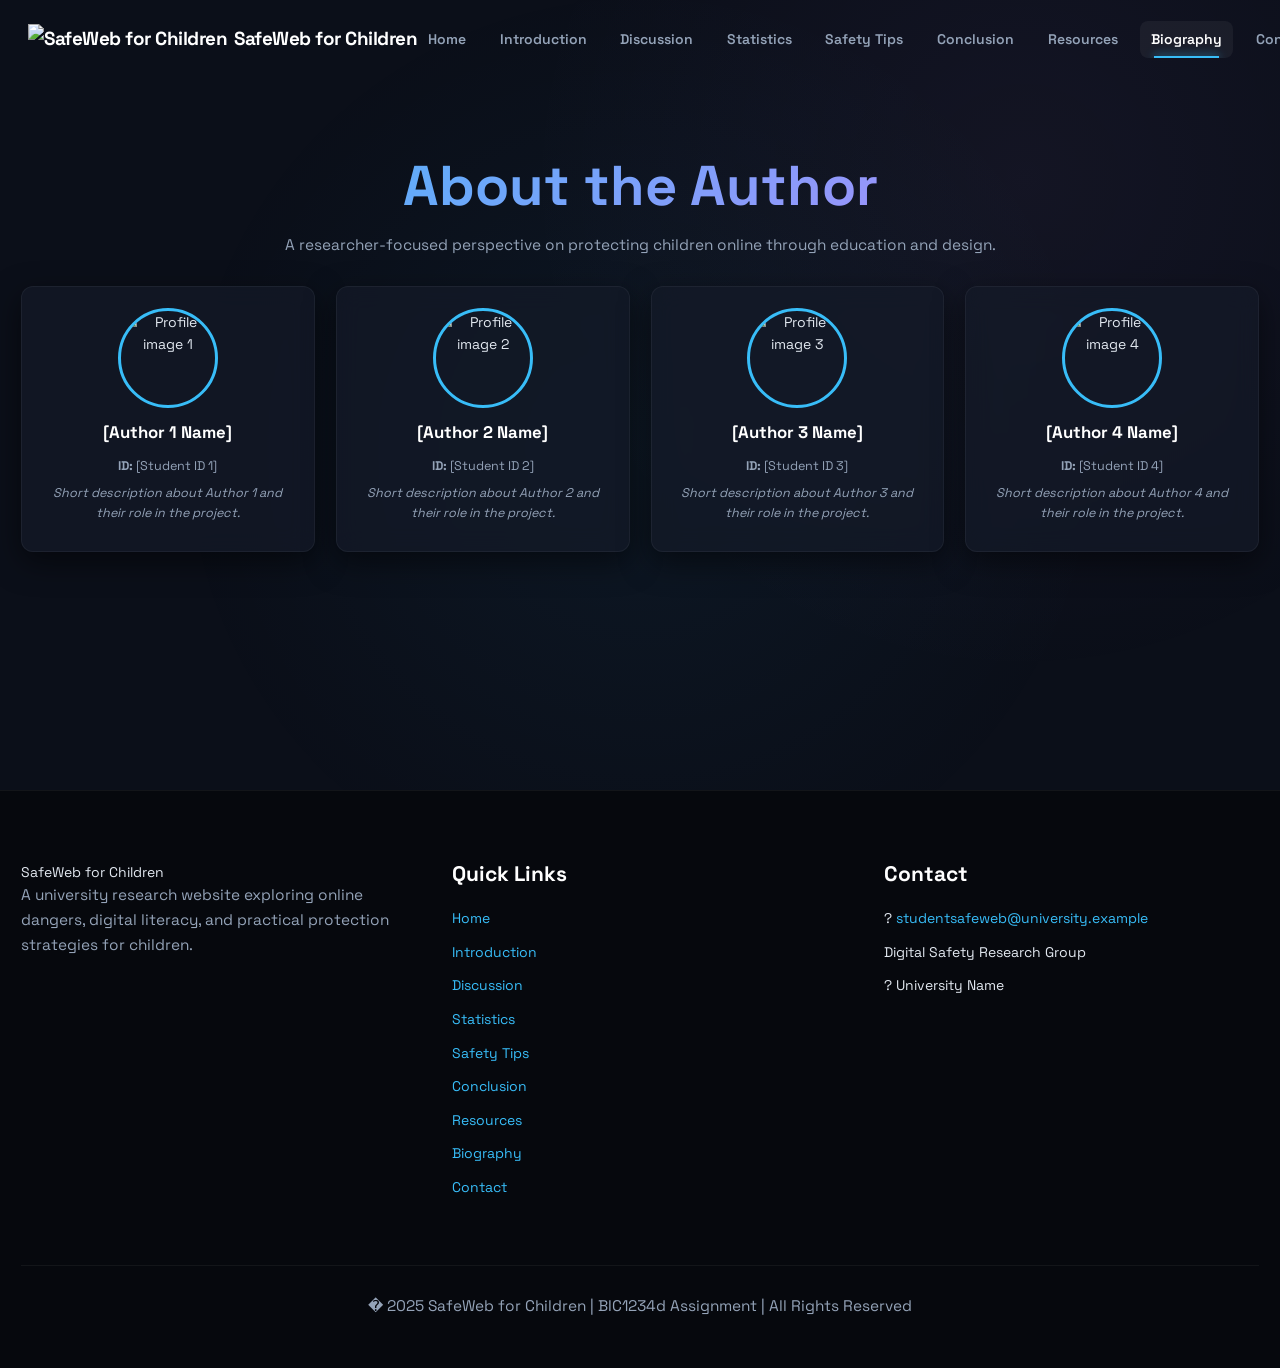
==== biography.html @ 82e6d54b "SafeWeb for children progress" ====
<!doctype html>
<!-- SafeWeb for Children � Biography -->
<html lang="en">
  <head>
    <meta charset="UTF-8" />
    <meta name="viewport" content="width=device-width, initial-scale=1.0" />
    <title>SafeWeb for Children | About the Authors</title>
    <link rel="stylesheet" href="css/styles.css" />
  </head>
  <body>
    <!-- Header (shared across all pages) -->
    <header class="site-header">
      <div class="container header-inner">
        <a class="brand" href="index.html" aria-label="SafeWeb for Children home">
          <!-- PUT YOUR LOGOS HERE (Lines 15 and 16) -->
          <img class="logo-dark" src="images/pngs/Dark-mode-logo.png" alt="SafeWeb for Children" />
          <img class="logo-light" src="images/pngs/White-mode-logo.png" alt="SafeWeb for Children" />

          <span class="brand-text hide-for-logo">SafeWeb for Children</span>
        </a>

        <div class="nav-wrap">
          <input type="checkbox" id="nav-toggle" class="nav-toggle-input" />
          <label for="nav-toggle" class="nav-toggle-label" aria-label="Open navigation menu">
            <span class="hamburger" aria-hidden="true"></span>
          </label>

          <nav class="nav nav-menu" aria-label="Primary navigation">
            <a href="index.html" class="nav-link">Home</a>
            <a href="introduction.html" class="nav-link">Introduction</a>
            <a href="discussion.html" class="nav-link">Discussion</a>
            <a href="statistics.html" class="nav-link">Statistics</a>
            <a href="safety-tips.html" class="nav-link">Safety Tips</a>
            <a href="conclusion.html" class="nav-link">Conclusion</a>
            <a href="resources.html" class="nav-link">Resources</a>
            <a href="biography.html" class="nav-link is-active">Biography</a>
            <a href="contact.html" class="nav-link">Contact</a>
          </nav>
        </div>
      </div>
    </header>

    <main id="main" class="page-main">
      <!-- Page Title -->
      <section class="section section--white" aria-labelledby="bio-page-title">
        <div class="container">
          <div class="section-heading">
            <h1 id="bio-page-title">About the Author</h1>
            <p class="lead">A researcher-focused perspective on protecting children online through education and design.</p>
          </div>

          <!-- Authors Grid Option! I'm creating 4 tiny slots here so they all perfectly fit in one view -->
          <div class="grid-4" style="text-align:center;">

            <!-- AUTHOR 1 -->
            <div class="card profile-card" aria-label="Author profile card">
              <img class="profile-photo" src="https://images.unsplash.com/photo-1534528741775-53994a69daebauto=format&fit=crop&q=80&w=200" alt="Profile image 1" />
              <h2>[Author 1 Name]</h2>
              <p><strong>ID:</strong> [Student ID 1]</p>
              <p><em>Short description about Author 1 and their role in the project.</em></p>
            </div>

            <!-- AUTHOR 2 -->
            <div class="card profile-card" aria-label="Author profile card">
              <img class="profile-photo" src="https://images.unsplash.com/photo-1517841905240-472988babdf9auto=format&fit=crop&q=80&w=200" alt="Profile image 2" />
              <h2>[Author 2 Name]</h2>
              <p><strong>ID:</strong> [Student ID 2]</p>
              <p><em>Short description about Author 2 and their role in the project.</em></p>
            </div>

            <!-- AUTHOR 3 -->
            <div class="card profile-card" aria-label="Author profile card">
              <img class="profile-photo" src="https://images.unsplash.com/photo-1539571696357-5a69c17a67c6auto=format&fit=crop&q=80&w=200" alt="Profile image 3" />
              <h2>[Author 3 Name]</h2>
              <p><strong>ID:</strong> [Student ID 3]</p>
              <p><em>Short description about Author 3 and their role in the project.</em></p>
            </div>

            <!-- AUTHOR 4 -->
            <div class="card profile-card" aria-label="Author profile card">
              <img class="profile-photo" src="https://images.unsplash.com/photo-1507003211169-0a1dd7228f2dauto=format&fit=crop&q=80&w=200" alt="Profile image 4" />
              <h2>[Author 4 Name]</h2>
              <p><strong>ID:</strong> [Student ID 4]</p>
              <p><em>Short description about Author 4 and their role in the project.</em></p>
            </div>

          </div>
        </div>
      </section>
    </main>

    <!-- Footer (shared across all pages) -->
    <footer class="site-footer">
      <div class="container footer-inner">
        <div class="footer-grid">
          <div class="footer-col">
            <div class="footer-brand">
              <span class="footer-brand-name">SafeWeb for Children</span>
            </div>
            <p class="footer-desc">
              A university research website exploring online dangers, digital literacy, and practical protection strategies for
              children.
            </p>
          </div>

          <div class="footer-col">
            <h3 class="footer-heading">Quick Links</h3>
            <ul class="footer-links">
              <li><a href="index.html">Home</a></li>
              <li><a href="introduction.html">Introduction</a></li>
              <li><a href="discussion.html">Discussion</a></li>
              <li><a href="statistics.html">Statistics</a></li>
              <li><a href="safety-tips.html">Safety Tips</a></li>
              <li><a href="conclusion.html">Conclusion</a></li>
              <li><a href="resources.html">Resources</a></li>
              <li><a href="biography.html">Biography</a></li>
              <li><a href="contact.html">Contact</a></li>
            </ul>
          </div>

          <div class="footer-col">
            <h3 class="footer-heading">Contact</h3>
            <ul class="footer-contact">
              <li>
                <span class="footer-icon" aria-hidden="true">?</span>
                <a href="mailto:studentsafeweb@university.example">studentsafeweb@university.example</a>
              </li>
              <li>
                <span class="footer-icon" aria-hidden="true"></span>
                <span>Digital Safety Research Group</span>
              </li>
              <li>
                <span class="footer-icon" aria-hidden="true">?</span>
                <span>University Name</span>
              </li>
            </ul>
          </div>
        </div>

        <div class="footer-divider"></div>
        <div class="footer-meta">
          <p>� 2025 SafeWeb for Children | BIC1234d Assignment | All Rights Reserved</p>
        </div>
      </div>
    </footer>
  <script src="js/scripts.js"></script>
  </body>
</html>
---- css/styles.css ----
﻿/* I am starting off with some CSS variables to keep my colors and settings consistent throughout the site. 
   I decided to go with a deep, dark theme paired with neon accents because it makes the site feel modern, cool, and a bit techy. */
@import url('https://fonts.googleapis.com/css2?family=Space+Grotesk:wght@300;400;600;700&display=swap');

:root {
  /* My core color palette - going for that sleek dark mode vibe */
  --bg-dark: #0b0f19;
  --bg-card: rgba(20, 26, 40, 0.7);
  --text-main: #e2e8f0;
  --text-muted: #94a3b8;
  
  /* My neon accents to make important things pop out */
  --accent-blue: #38bdf8;
  --accent-purple: #c084fc;
  --accent-pink: #f472b6;
  
  /* Setting up my typography. Space Grotesk looks really futuristic! */
  --font-main: 'Space Grotesk', sans-serif;
  
  /* Spacing and sizing - I'm increasing the max-width to make the website wider and eliminate large gaps on the sides */
  --max-width: 1400px; /* Expanding the layout to make it wider */
  --radius: 12px;
  --transition: 0.4s cubic-bezier(0.16, 1, 0.3, 1);
}

/* My Light Mode Theme Variable Overrides! I'm making it a soothing grey-white without changing the cool gradients */
[data-theme="light"] {
  --bg-dark: #f1f5f9;
  --bg-card: rgba(255, 255, 255, 0.7);
  --text-main: #0f172a;
  --text-muted: #475569;
}
[data-theme="light"] h1, [data-theme="light"] h2, [data-theme="light"] h3, [data-theme="light"] h4 { color: #1e293b; }
[data-theme="light"] h1 { -webkit-text-fill-color: transparent; } /* Keep gradient text! */
[data-theme="light"] .stat-number { color: transparent; -webkit-text-stroke: 2px var(--accent-purple); text-shadow: none; }
[data-theme="light"] .stats-bar { background: rgba(0,0,0,0.05); border-color: rgba(0,0,0,0.1); }
[data-theme="light"] .site-header.scrolled { background: rgba(241, 245, 249, 0.85); border-color: rgba(0,0,0,0.1); }
[data-theme="light"] .card, [data-theme="light"] .content-card, [data-theme="light"] .tips-card { border-color: rgba(0,0,0,0.1); box-shadow: 0 10px 30px rgba(0,0,0,0.1); }
[data-theme="light"] .nav-link { color: var(--text-muted); }
[data-theme="light"] .nav-link:hover, [data-theme="light"] .nav-link.is-active { color: var(--accent-blue); background: rgba(0,0,0,0.05); }
[data-theme="light"] .site-footer { background: #e2e8f0; border-top: 1px solid rgba(0,0,0,0.1); }
[data-theme="light"] .footer-heading { color: #1e293b; }

/* My custom logos for Light & Dark mode */
.logo-dark { display: block; max-height: 50px; width: auto; object-fit: contain; } /* Adjusted to be slightly smaller than the massive version but still easy to read! */
.logo-light { display: none; max-height: 50px; width: auto; object-fit: contain; }

[data-theme="light"] .logo-dark { display: none !important; }
[data-theme="light"] .logo-light { display: block !important; }
[data-theme="light"] .brand-text, [data-theme="light"] .brand-shield { color: var(--text-main); } /* Ensure text is visible if they don't use logos */

/* Resetting default margins so I have full control over the layout */
*, *::before, *::after {
  box-sizing: border-box;
  margin: 0;
  padding: 0;
}

html, body { overflow-x: hidden; width: 100%; max-width: 100%; margin: 0; padding: 0; } html { 
  scroll-behavior: smooth;
  font-size: 14px;
}

/* My main body styling. I want it to look like a vast, deep digital space. */
body {  width: 100%; max-width: 100%; 
  font-family: var(--font-main);
  background-color: var(--bg-dark);
  color: var(--text-main);
  line-height: 1.6;
  
  position: relative;
}

/* I'm adding a subtle glowing mesh gradient in the background to make it feel alive */
body::before {
  content: '';
  position: fixed;
  top: 0; left: 0; width: 100%; height: 100%;
  background: radial-gradient(circle at 50% 50%, rgba(56, 189, 248, 0.05), transparent 60%),
              radial-gradient(circle at 80% 20%, rgba(192, 132, 252, 0.05), transparent 40%);
  z-index: -1;
  pointer-events: none;
}

/* Typography styles to make my headers look bold and sharp */
h1, h2, h3, h4 {
  font-weight: 700;
  line-height: 1.2;
  margin-bottom: 1rem;
  color: #ffffff;
}

h1 {
  font-size: clamp(1.8rem, 5vw, 4rem);
  background: linear-gradient(135deg, var(--accent-blue), var(--accent-purple));
  -webkit-background-clip: text;
  -webkit-text-fill-color: transparent;
}

h2 { font-size: clamp(2rem, 4vw, 3rem); }
h3 { font-size: 1.5rem; }
p { margin-bottom: 1.5rem; color: var(--text-muted); font-size: 1.1rem; }

a { color: var(--accent-blue); text-decoration: none; transition: var(--transition); }
a:hover { color: var(--accent-pink); text-shadow: 0 0 10px rgba(244, 114, 182, 0.5); }

/* Layout containers. I want everything horizontally centered and not too wide. */
.container {
  width: 100%;
  max-width: var(--max-width);
  margin: 0 auto;
  padding: 0 1.5rem;
}

.page-main { padding-top: 110px; min-height: 80vh; } /* Pushed top down a bit to clear the new bigger header logo */
.section { padding: 3rem 0; position: relative; } /* Reduced section padding further to completely eliminate giant empty spacing */
.section-heading { text-align: center; margin-bottom: 2rem; } /* Keeps titles comfortably close to their content */

.grid-2 { display: grid; grid-template-columns: repeat(auto-fit, minmax(450px, 1fr)); gap: 3rem; } /* Expanded the minmax width to prefer horizontal dominant boxes */
.grid-3 { display: grid; grid-template-columns: repeat(3, 1fr); gap: 2rem; } /* Forces 3 items into one horizontal lane until mobile sizes */
.grid-4 { display: grid; grid-template-columns: repeat(auto-fit, minmax(220px, 1fr)); gap: 1.5rem; } /* Created a slick 4-column grid for things like the authors section! */

/* My custom buttons! I added a glowing gradient hover effect that I think is super cool. */
.btn {
  display: inline-block;
  padding: 1rem 2.5rem;
  border-radius: 50px;
  font-weight: 600;
  font-size: 1.1rem;
  cursor: pointer;
  transition: var(--transition);
  text-transform: uppercase;
  letter-spacing: 1px;
  border: none;
  position: relative;
  overflow: hidden;
  z-index: 1;
}

.btn--primary {
  background: linear-gradient(90deg, var(--accent-blue), var(--accent-purple));
  color: #fff;
  box-shadow: 0 4px 15px rgba(56, 189, 248, 0.3);
}

.btn--primary:hover {
  transform: translateY(-3px) scale(1.05);
  box-shadow: 0 10px 30px rgba(192, 132, 252, 0.4);
  color: #fff;
}

.btn--secondary {
  background: transparent;
  color: var(--text-main);
  border: 2px solid rgba(255,255,255,0.2);
}

.btn--secondary:hover {
  border-color: var(--accent-blue);
  color: var(--accent-blue);
  background: rgba(56, 189, 248, 0.1);
}
.btn-block { width: 100%; text-align: center; }

/* These cards use a 'glassmorphism' effect to look like frosted glass floating in space */
.card, .content-card, .tips-card {
  background: var(--bg-card);
  backdrop-filter: blur(12px);
  -webkit-backdrop-filter: blur(12px);
  border: 1px solid rgba(255, 255, 255, 0.05);
  border-radius: var(--radius);
  padding: 1.5rem 2.5rem; /* Reduced height padding, focusing on width instead! */
  transition: var(--transition);
  box-shadow: 0 10px 30px rgba(0,0,0,0.5);
  position: relative;
  display: flex; /* By setting display to flex and flex-direction to column, I can control spacing better */
  flex-direction: column;
  justify-content: flex-start; /* Ensure items start at the top */
}

/* My standard small square feature cards! I'll completely center these so the custom icons look amazing at the top-center */
.card {
  align-items: center; 
  text-align: center; 
}

/* My long, detail-heavy content cards should remain left-aligned so the text and bullet lists stay readable! */
.tips-card, .content-card {
  align-items: flex-start;
  text-align: left;
}

.card:hover {
  transform: translateY(-10px);
  border-color: rgba(56, 189, 248, 0.3);
  box-shadow: 0 20px 40px rgba(0,0,0,0.7), 0 0 20px rgba(56, 189, 248, 0.1);
}

.feature-icon {
  font-size: 3.5rem;
  margin-bottom: 1.5rem;
  display: inline-block;
  filter: drop-shadow(0 0 10px rgba(255, 255, 255, 0.2));
}

/* My custom feature images to replace the old emojis! */
.feature-img-dark { display: block; height: 60px; width: auto; margin: 0 auto 1.5rem auto; object-fit: contain; }
.feature-img-light { display: none; height: 60px; width: auto; margin: 0 auto 1.5rem auto; object-fit: contain; }
[data-theme="light"] .feature-img-dark { display: none !important; }
[data-theme="light"] .feature-img-light { display: block !important; }

/* My sleek, sticky navigation header. I added a blur effect to the background when scrolling. */
.site-header {
  position: fixed;
  top: 0; left: 0; right: 0;
  height: 80px; /* Reduced header height a bit to fit the perfectly sized logo */
  display: flex;
  align-items: center;
  z-index: 1000;
  transition: var(--transition);
  border-bottom: 1px solid transparent;
}
.site-header.scrolled {
  background: rgba(11, 15, 25, 0.85);
  backdrop-filter: blur(16px);
  border-bottom: 1px solid rgba(255,255,255,0.05);
  height: 60px; /* Shrinks cleanly when you scroll */
}

.header-inner { display: flex; justify-content: space-between; align-items: center; width:100%; max-width:var(--max-width); margin:0 auto; padding:0 2rem;}

.brand {
  display: flex; align-items: center; gap: 0.5rem;
  font-size: 1.5rem; font-weight: 700; color: #fff;
  letter-spacing: -0.5px;
  white-space: nowrap;
}

.nav-menu { display: flex; gap: 1.25rem; flex-wrap: nowrap; justify-content: flex-end; align-items: center; overflow: hidden; /* I'm making sure these items don't wrap to the next line and fit nicely */ }
.nav-link {
  color: var(--text-muted);
  font-weight: 600;
  padding: 0.6rem 1.2rem; font-size: 1.15rem;
  border-radius: 8px;
  position: relative;
  white-space: nowrap; /* Keep my "Safety Tips" text on one single line! */
}
.nav-link:hover, .nav-link.is-active {
  color: #fff;
  background: rgba(255,255,255,0.05);
}
.nav-link.is-active::after {
  content: ''; position: absolute; bottom: 0; left: 1rem; right: 1rem;
  height: 2px; background: var(--accent-blue);
  box-shadow: 0 0 10px var(--accent-blue);
}

/* Full screen pages for homepage! */
.scroll-page {
  min-height: 100vh;
  display: flex;
  flex-direction: column;
  justify-content: center;
  align-items: center;
  width: 100%;
}
.scroll-page--footer { justify-content: center; gap: 0; } /* Centers the CTA and Footer together as a single unified page */

/* Fixing checklist spacing */
ul.checklist {
  list-style: none; /* Hide default bullets */
  margin: 1.5rem 0 3.5rem 0; /* Huge gap below the checklist before the button! */
  padding: 0;
}
ul.checklist li { margin-bottom: 0.8rem; font-size: 1.1rem; }
.check { color: var(--accent-pink); font-weight: bold; margin-right: 12px; }

/* The hero section. I want it to be massive and immersive. */
.hero {
  padding: 9rem 0 3rem; /* Tightened up the top and bottom padding slightly so the huge gaps are eliminated! */
  text-align: center;
  position: relative;
}

.hero-subtitle {
  font-size: 1.4rem;
  max-width: 800px;
  margin: 0 auto 2rem; /* Reduced subtitle bottom margin */
}

.hero-actions { display: flex; justify-content: center; flex-wrap: wrap; gap: 1.5rem; }

/* The stat bar. I stylized the numbers to look like glowing HUD displays. */
.stats-bar {
  background: rgba(0,0,0,0.3);
  border-top: 1px solid rgba(255,255,255,0.05);
  border-bottom: 1px solid rgba(255,255,255,0.05);
  padding: 4rem 0;
  margin-top: 2rem;
}

.stats-row { display: flex; justify-content: space-between; flex-wrap: wrap; gap: 1rem; }
.stat { flex: 1 1 0; text-align: center; display: flex; flex-direction: column; align-items: center; } /* Centering the text right at the top so it doesn't look messy */
.stat-number {
  font-size: clamp(2rem, 4vw, 4rem); /* Added clamp so it scales fluidly when zooming or resizing */
  font-weight: 700;
  color: transparent;
  -webkit-text-stroke: 1px var(--accent-purple);
  margin-bottom: 0.5rem;
  text-shadow: 0 0 20px rgba(192, 132, 252, 0.2);
}
.stat-label { font-size: 1.1rem; color: var(--text-main); font-weight: 600; text-transform: uppercase; letter-spacing: 1px; }

/* Images. I added rounded corners and a nice shadow to seamlessly blend them. */
.about-figure {
  border-radius: var(--radius);
  overflow: hidden;
  box-shadow: 0 20px 40px rgba(0,0,0,0.6);
  position: relative;
  height: 100%;
}
.about-figure img {
  width: 100%;
  height: 100%;
  object-fit: cover;
  transition: transform 0.7s ease;
}
.about-figure:hover img { transform: scale(1.05); }

/* Beautiful dark-themed forms for my contact page */
.field { margin-bottom: 1.1rem; }
.field label { display: block; margin-bottom: 0.3rem; color: var(--text-main); font-weight: 600; }
.field input, .field textarea {
  width: 100%;
  padding: 0.9rem 1.2rem;
  background: rgba(0,0,0,0.2);
  border: 1px solid rgba(255,255,255,0.1);
  border-radius: 8px;
  color: white;
  font-family: var(--font-main);
  font-size: 1rem;
  transition: var(--transition);
}
.field input:focus, .field textarea:focus {
  outline: none;
  border-color: var(--accent-blue);
  box-shadow: 0 0 15px rgba(56, 189, 248, 0.2);
  background: rgba(0,0,0,0.4);
}

/* My Tables for formatting the Data */
table { width: 100%; border-collapse: collapse; margin: 2rem 0; }
th, td { padding: 1.2rem; border-bottom: 1px solid rgba(255,255,255,0.05); text-align: left; }
th { color: var(--accent-blue); font-weight: 700; text-transform: uppercase; letter-spacing: 1px; }
tr:hover { background: rgba(56, 189, 248, 0.05); }

/* Overline tags for section focus */
.overline { color: var(--accent-pink); font-weight: 700; letter-spacing: 2px; text-transform: uppercase; font-size: 0.9rem; }
.overline--danger { color: var(--accent-blue); } /* I decided blue looks cooler than danger red in this techy layout */

/* Utility list */
ul { list-style-position: inside; }

/* Footer. Kept it minimal but slick. */
.site-footer {
  background: #06080d;
  padding: 5rem 0 2rem;
  border-top: 1px solid rgba(255,255,255,0.05);
  margin-top: 5rem;
}
.footer-grid { display: grid; grid-template-columns: repeat(auto-fit, minmax(200px, 1fr)); gap: 4rem; margin-bottom: 4rem; }
.footer-heading { color: white; margin-bottom: 1.5rem; }
.footer-links li, .footer-contact li { margin-bottom: 0.8rem; list-style: none;}
.footer-divider { height: 1px; background: rgba(255,255,255,0.05); margin-bottom: 2rem; }
.footer-meta { text-align: center; color: var(--text-muted); font-size: 0.9rem; }

/* Let's configure a custom scrollbar because the default one is ugly! */
::-webkit-scrollbar { width: 8px; }
::-webkit-scrollbar-track { background: var(--bg-dark); }
::-webkit-scrollbar-thumb { background: rgba(255,255,255,0.2); border-radius: 4px; }
::-webkit-scrollbar-thumb:hover { background: var(--accent-purple); }

/* Animation classes for my Javascript scroll observer */
.reveal {
  opacity: 0;
  transform: translateY(40px);
  transition: all 0.8s cubic-bezier(0.16, 1, 0.3, 1);
}
.reveal.active {
  opacity: 1;
  transform: translateY(0);
}

/* Call to action banners */
.cta-banner {
    padding: 6rem 0;
    text-align: center;
    background: linear-gradient(180deg, rgba(192, 132, 252, 0.1), transparent);
    border-top: 1px solid rgba(192, 132, 252, 0.2);
}

/* Sizing my biography and contact pages so they fit cleanly on one screen without scrolling */
.profile-card { padding: 1.5rem; text-align: center; } /* Removing max-width so it flexibly fits my new grid-4! */
.profile-photo { width: 100px; height: 100px; border-radius: 50%; object-fit: cover; margin: 0 auto 1rem; display: block; border: 3px solid var(--accent-blue); } /* Made photo slightly smaller to fit 4 on screen! */
.profile-card p { font-size: 0.9rem; margin-bottom: 0.5rem; }
.profile-card h2 { font-size: 1.2rem; }
.form-card { max-width: 100%; width: 1000px; margin: 0 auto; padding: 2rem; align-items: stretch; text-align: left; } /* Overriding .card defaults so form fields reach full width properly */

/* Mobile adjustments so everything looks perfect on phones */
.nav-toggle-input, .nav-toggle-label { display: none; }
@media (max-width: 1150px) {
  .hero { padding: 6rem 0 2rem; } .page-main { padding-top: 90px; }
  .stats-row { flex-direction: column; text-align: center; }
  .grid-2 { grid-template-columns: 1fr; }
  .grid-3 { grid-template-columns: 1fr; } /* Ensuring my grids collapse to a single column on small screens */
  .grid-4 { grid-template-columns: repeat(auto-fit, minmax(180px, 1fr)); } /* 4-grid collapses smoothly too! */
  
  .nav-toggle-label {
    display: block;
    font-size: 2rem;
    cursor: pointer;
    color: white;
  }
  .nav-menu {
    display: none;
    position: absolute;
    top: 80px; left: 0; right: 0; /* Updated to match new header size! */
    background: var(--bg-card);
    backdrop-filter: blur(15px);
    flex-direction: column;
    padding: 2rem;
    text-align: center;
  }
  .nav-toggle-input:checked ~ .nav-menu {
    display: flex;
  }
}


.danger-grid { display: flex; flex-wrap: wrap; justify-content: center; gap: 2rem; }
.danger-grid > * { flex: 1 1 min(100%, 400px); max-width: 550px; box-sizing: border-box; }
.card--left-emoji { display: flex; align-items: flex-start; text-align: left; gap: 1rem; }
.card--danger-left { flex-direction: row; justify-content: flex-start; }

 . h i d e - f o r - l o g o   {   d i s p l a y :   n o n e ;   } 
 
 
 

 [ d a t a - t h e m e = ' l i g h t ' ]   . n a v - t o g g l e - l a b e l   {   c o l o r :   v a r ( - - t e x t - m a i n ) ;   } 
 
 
 

 . t a b l e - r e s p o n s i v e   {   w i d t h :   1 0 0 % ;   o v e r f l o w - x :   a u t o ;   - w e b k i t - o v e r f l o w - s c r o l l i n g :   t o u c h ;   } 
 
 
 

 i m g   {   m a x - w i d t h :   1 0 0 % ;   h e i g h t :   a u t o ;   } 
 
 
 
 . c o n t a i n e r   {   m a x - w i d t h :   1 2 0 0 p x ;   w i d t h :   1 0 0 % ;   m a r g i n :   0   a u t o ;   p a d d i n g :   0   1 r e m ;   o v e r f l o w - x :   h i d d e n ;   } 
 
 
 

 h t m l ,   b o d y   {   o v e r f l o w - x :   h i d d e n ;   p o s i t i o n :   r e l a t i v e ;   } 
 
 
 

.nav-wrap { min-width: 0; flex: 1 1 auto; display: flex; justify-content: flex-end; align-items: center; }

.nav-menu { max-width: 100%; }





.header-inner .btn { flex-shrink: 0; }

.header-inner .brand { flex-shrink: 0; }


@media (max-width: 1450px) { .nav-link { font-size: 1rem; padding: 0.5rem 0.8rem !important; } .brand { font-size: 1.35rem !important; } .nav-menu { gap: 0.8rem !important; } }



/* Injecting dynamic behavior settings for hero-shape canvas */
.hero-shape { 
  position: absolute; top: 0; left: 0; right: 0; bottom: -120px; z-index: -1; pointer-events: none; overflow: hidden; 
  background: radial-gradient(ellipse at center, rgba(0,0,0,0) 30%, var(--bg-dark) 100%);
  -webkit-mask-image: linear-gradient(to bottom, black 0%, black 50%, transparent 100%);
  mask-image: linear-gradient(to bottom, black 0%, black 50%, transparent 100%);
}

/* Compacting the About This Research section to fit completely within screen viewport at 100% zoom */
.stack h2 { font-size: 2.2rem; margin-bottom: 0.8rem; }
.stack .lead { font-size: 1.1rem; margin-bottom: 0.8rem; }
.stack p { font-size: 0.95rem; margin-bottom: 0.8rem; line-height: 1.5; }
.stack ul.checklist { margin: 1rem 0 1.5rem 0; }
.stack ul.checklist li { font-size: 0.95rem; margin-bottom: 0.4rem; }
.section--alt { padding: 3rem 0; }
.about-figure { max-height: 480px; display: flex; align-items: center; justify-content: center; } 
.about-figure img { object-fit: cover; max-height: 100%; border-radius: var(--radius); }


/* ========================================================= */
/* ELITE DAY/NIGHT SLIDEBAR (Production Ready)               */
/* ========================================================= */

.elite-slidebar {
  display: inline-flex;
  align-items: center;
  cursor: pointer;
  border-radius: 40px;
  outline: none;
  -webkit-tap-highlight-color: transparent;
  transform: translateZ(0);
}

.elite-slidebar input {
  display: none;
}

.elite-slidebar:focus-visible .slidebar-track {
  box-shadow: 
    inset 0 3px 8px rgba(0,0,0,0.6), 
    inset 0 -2px 4px rgba(255,255,255,0.1),
    0 0 0 3px var(--accent-blue);
}

/* Core Track Structure */
.slidebar-track {
  width: 90px;
  height: 40px;
  border-radius: 40px;
  position: relative;
  /* Left is warm daybreak, Right is rich midnight */
  background: linear-gradient(to right, #ffb347 0%, #ff7b54 30%, #2b5876 70%, #4e4376 100%);
  box-shadow: 
    inset 0 3px 8px rgba(0,0,0,0.6), 
    inset 0 -1px 3px rgba(255,255,255,0.15),
    0 1px 1px rgba(255,255,255,0.05);
  border: 1px solid rgba(255,255,255,0.08);
  overflow: hidden;
  display: flex;
  align-items: center;
}

/* Recessed Placeholders */
.icon-placeholder {
  position: absolute;
  width: 34px;
  height: 34px;
  border-radius: 50%;
  top: 2px;
  z-index: 1;
  display: flex;
  justify-content: center;
  align-items: center;
  box-shadow: 
    inset 0 3px 5px rgba(0,0,0,0.4),
    0 1px 1px rgba(255,255,255,0.1);
  background: rgba(0,0,0,0.25);
  transition: opacity 0.5s ease;
}

.moon-placeholder-target {
  left: 3px;
}

.sun-placeholder-target {
  right: 3px;
}

.injected-icon {
  width: 18px;
  height: 18px;
  object-fit: contain;
  opacity: 0.8;
  filter: drop-shadow(0 1px 1px rgba(0,0,0,0.8));
  transition: opacity 0.5s ease, transform 0.5s cubic-bezier(0.4, 0, 0.2, 1);
}

/* Intelligent fade for active icon when sliding */
.elite-slidebar input:checked ~ .slidebar-track .moon-placeholder-target .injected-icon {
  opacity: 0.3;
  transform: scale(0.9);
}
.elite-slidebar input:not(:checked) ~ .slidebar-track .sun-placeholder-target .injected-icon {
  opacity: 0.3;
  transform: scale(0.9);
}

/* The Sliding Thumb (Premium Metal) */
.slidebar-thumb {
  position: absolute;
  top: 4px;
  left: 4px;
  width: 30px;
  height: 30px;
  border-radius: 50%;
  z-index: 10;
  background: radial-gradient(circle at 50% 10%, #ffffff 0%, #e5e5e5 40%, #c4c4c4 100%);
  box-shadow: 
    0 4px 8px rgba(0,0,0,0.5),           
    -2px 0 5px rgba(0,0,0,0.3),          
    inset 0 2px 2px rgba(255,255,255,1), 
    inset 0 -2px 3px rgba(0,0,0,0.2),    
    inset 0 0 1px 1px rgba(255,255,255,0.7);
  transition: transform 0.65s cubic-bezier(0.85, 0.05, 0.15, 1.05), box-shadow 0.65s;
  border: 1px solid rgba(0,0,0,0.1);
}

.thumb-highlight {
  position: absolute;
  inset: 2px;
  border-radius: 50%;
  background: linear-gradient(135deg, rgba(255,255,255,0.8) 0%, rgba(255,255,255,0) 50%, rgba(0,0,0,0.05) 100%);
  pointer-events: none;
}

.thumb-highlight::after {
  content: '';
  position: absolute;
  top: 50%; left: 50%;
  transform: translate(-50%, -50%);
  width: 8px; height: 8px;
  border-radius: 50%;
  background: radial-gradient(circle at 30% 30%, #e6e6e6, #a3a3a3);
  box-shadow: inset 0 1.5px 2px rgba(0,0,0,0.4), 0 1px 1px rgba(255,255,255,0.8);
}

/* Exact positional math: Track(90) - PaddingRight(4) - Thumb(30) = 56 right pos.
   Thumb starts left(4), so translate needs to be 52px */
.elite-slidebar input:checked ~ .slidebar-track .slidebar-thumb {
  transform: translateX(52px);
  background: radial-gradient(circle at 50% 10%, #ffffff 0%, #fdf5e6 40%, #dcd1c4 100%);
  box-shadow: 
    0 4px 8px rgba(0,0,0,0.4),           
    2px 0 5px rgba(0,0,0,0.3),          
    inset 0 2px 2px rgba(255,255,255,1), 
    inset 0 -2px 3px rgba(0,0,0,0.1),    
    inset 0 0 1px 1px rgba(255,255,255,0.8);
}

/* ========================================================= */
/* MODERN SLIDEBAR (ICONS INSIDE THUMB)                      */
/* ========================================================= */

.modern-theme-slider {
  display: inline-flex;
  align-items: center;
  cursor: pointer;
  border-radius: 40px;
  outline: none;
  -webkit-tap-highlight-color: transparent;
  transform: translateZ(0);
}

.modern-theme-slider input {
  display: none;
}

.modern-theme-slider:focus-visible .slider-track {
  box-shadow: 
    inset 0 2px 5px rgba(0,0,0,0.5), 
    0 0 0 3px var(--accent-blue);
}

/* Try to keep it box-sizing predictable */
.slider-track {
  box-sizing: border-box;
  width: 52px;
  height: 28px;
  border-radius: 28px;
  position: relative;
  background: rgba(20, 26, 40, 0.9); /* Deep dark background */
  border: 1px solid rgba(255,255,255,0.08);
  box-shadow: inset 0 2px 6px rgba(0,0,0,0.4);
  transition: background 0.5s ease, border-color 0.5s ease;
  display: flex;
  align-items: center;
}

/* Light mode track variation */
[data-theme="light"] .slider-track {
  background: rgba(0,0,0,0.06);
  border-color: rgba(0,0,0,0.1);
  box-shadow: inset 0 2px 6px rgba(0,0,0,0.1);
}

/* The Sliding Thumb */
.slider-thumb {
  position: absolute;
  top: 1px;
  left: 1px;
  width: 24px;
  height: 24px;
  border-radius: 50%;
  background: white;
  box-shadow: 
    0 2px 5px rgba(0,0,0,0.3),
    inset 0 -2px 4px rgba(0,0,0,0.1);
  transition: transform 0.6s cubic-bezier(0.34, 1.56, 0.64, 1); /* Beautiful springy bounce */
  display: flex;
  justify-content: center;
  align-items: center;
  overflow: hidden;
}

/* When Checked (Light Mode) -> Slide Right */
/* Track Width (52) - Left padding (3) - Thumb width (22) - Right padding (3) = 24px transform distance */
.modern-theme-slider input:checked ~ .slider-track .slider-thumb {
  transform: translateX(24px);
}

/* Icons inside the thumb */
.thumb-icon {
  position: absolute;
  width: 14px;
  height: 14px;
  object-fit: contain;
  transition: opacity 0.4s ease, transform 0.6s cubic-bezier(0.34, 1.56, 0.64, 1);
}

/* Default state: Dark mode active, showing moon */
.moon-icon {
  opacity: 1;
  transform: rotate(0deg) scale(1);
}
.sun-icon {
  opacity: 0;
  transform: rotate(-90deg) scale(0.5);
}

/* Swapping state: Light mode active, showing sun */
.modern-theme-slider input:checked ~ .slider-track .slider-thumb .moon-icon {
  opacity: 0;
  transform: rotate(90deg) scale(0.5);
}
.modern-theme-slider input:checked ~ .slider-track .slider-thumb .sun-icon {
  opacity: 1;
  transform: rotate(0deg) scale(1);
}


/* ========================================================= */
/* INTERACTIVE STAR RATING                                   */
/* ========================================================= */

.star-rating {
  display: inline-flex;
  flex-direction: row-reverse;
  justify-content: flex-end;
}

.star-rating input {
  display: none;
}

.star-rating label {
  cursor: pointer;
  font-size: 2.5rem;
  color: rgba(255,255,255,0.2); /* Base gray/translucent for dark mode */
  margin-right: 0.2rem;
  transition: color 0.2s ease, transform 0.2s ease;
}

.star-rating label::before {
  content: '★';
}

[data-theme="light"] .star-rating label {
  color: #cbd5e1; /* Lighter base for light mode */
}

/* Checked state */
.star-rating input:checked ~ label {
  color: #fbbf24;
}

/* Hover container: Override checked states to reset all to gray */
.star-rating:hover label {
  color: rgba(255,255,255,0.2) !important;
}
[data-theme="light"] .star-rating:hover label {
  color: #cbd5e1 !important;
}

/* Hover specific star: Highlight hovered and previous stars */
.star-rating label:hover,
.star-rating label:hover ~ label {
  color: #fbbf24 !important;
  transform: scale(1.1);
  text-shadow: 0 0 10px rgba(251, 191, 36, 0.4);
}
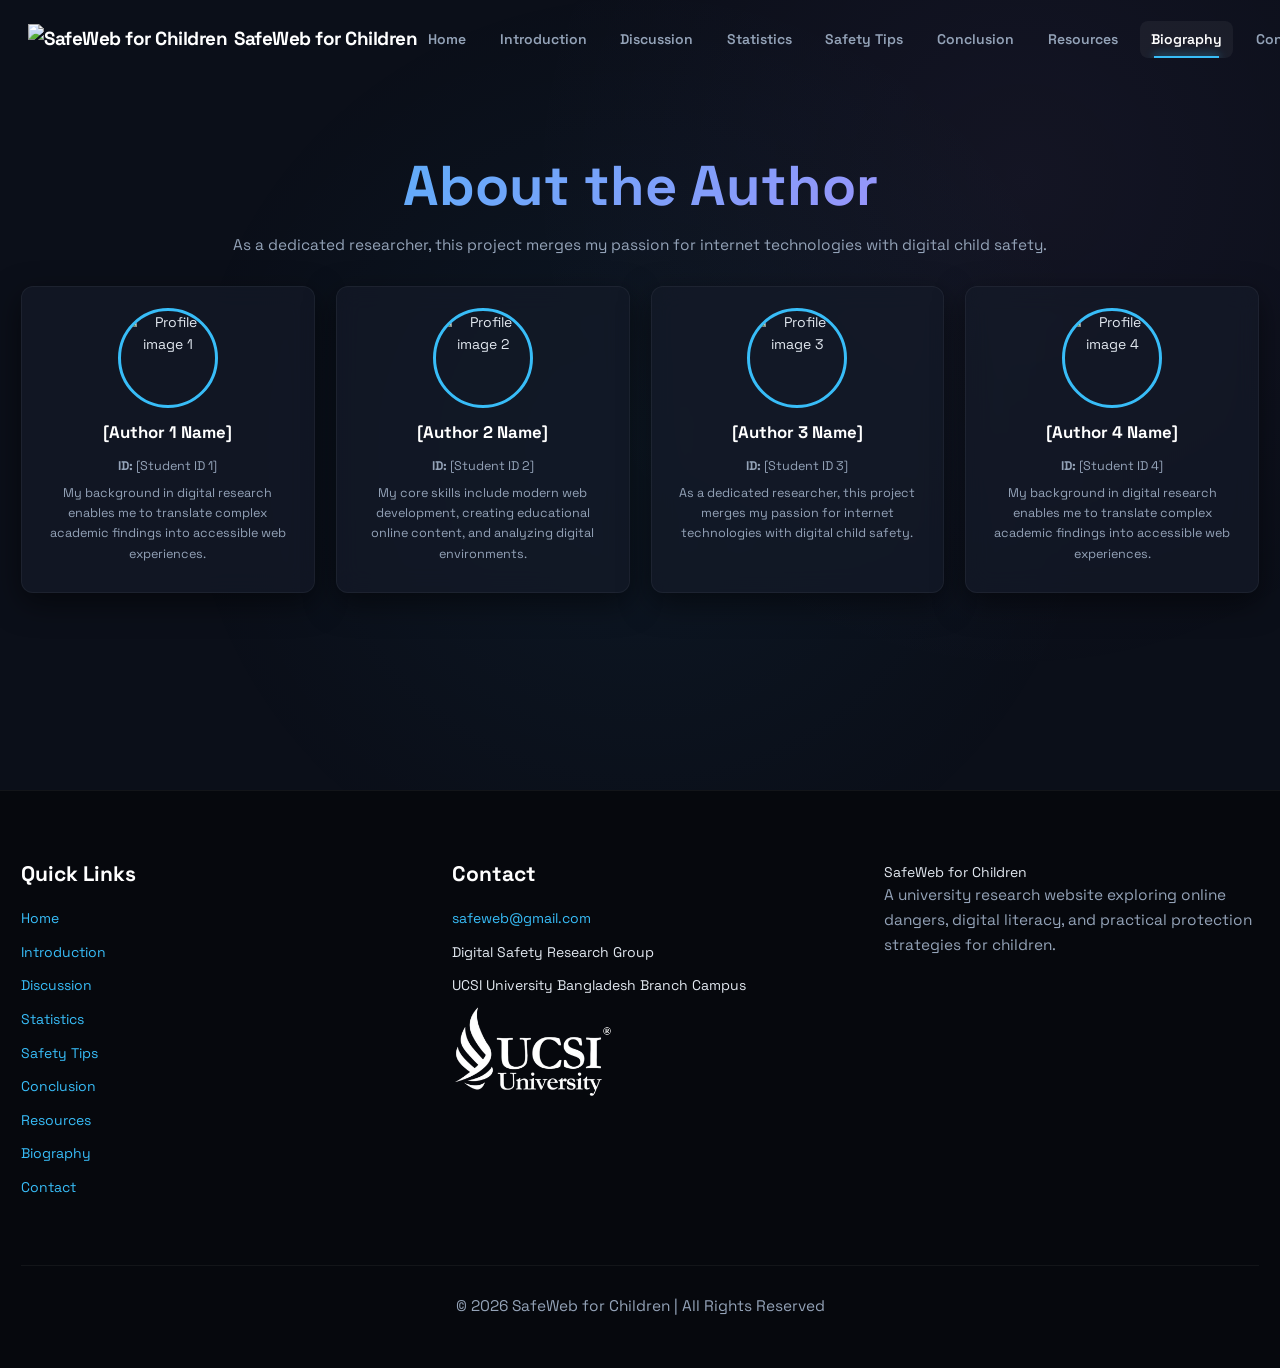
==== commit bc6a7cb8: "fixed footer Ui, content based on report, added varsity png to footer" ====
--- a/biography.html
+++ b/biography.html
@@ -1,149 +1,132 @@
-<!doctype html>
-<!-- SafeWeb for Children � Biography -->
+<!DOCTYPE html>
+
+<!-- SafeWeb for Children  Biography -->
 <html lang="en">
-  <head>
-    <meta charset="UTF-8" />
-    <meta name="viewport" content="width=device-width, initial-scale=1.0" />
-    <title>SafeWeb for Children | About the Authors</title>
-    <link rel="stylesheet" href="css/styles.css" />
-  </head>
-  <body>
-    <!-- Header (shared across all pages) -->
-    <header class="site-header">
-      <div class="container header-inner">
-        <a class="brand" href="index.html" aria-label="SafeWeb for Children home">
-          <!-- PUT YOUR LOGOS HERE (Lines 15 and 16) -->
-          <img class="logo-dark" src="images/pngs/Dark-mode-logo.png" alt="SafeWeb for Children" />
-          <img class="logo-light" src="images/pngs/White-mode-logo.png" alt="SafeWeb for Children" />
-
-          <span class="brand-text hide-for-logo">SafeWeb for Children</span>
-        </a>
-
-        <div class="nav-wrap">
-          <input type="checkbox" id="nav-toggle" class="nav-toggle-input" />
-          <label for="nav-toggle" class="nav-toggle-label" aria-label="Open navigation menu">
-            <span class="hamburger" aria-hidden="true"></span>
-          </label>
-
-          <nav class="nav nav-menu" aria-label="Primary navigation">
-            <a href="index.html" class="nav-link">Home</a>
-            <a href="introduction.html" class="nav-link">Introduction</a>
-            <a href="discussion.html" class="nav-link">Discussion</a>
-            <a href="statistics.html" class="nav-link">Statistics</a>
-            <a href="safety-tips.html" class="nav-link">Safety Tips</a>
-            <a href="conclusion.html" class="nav-link">Conclusion</a>
-            <a href="resources.html" class="nav-link">Resources</a>
-            <a href="biography.html" class="nav-link is-active">Biography</a>
-            <a href="contact.html" class="nav-link">Contact</a>
-          </nav>
-        </div>
-      </div>
-    </header>
-
-    <main id="main" class="page-main">
-      <!-- Page Title -->
-      <section class="section section--white" aria-labelledby="bio-page-title">
-        <div class="container">
-          <div class="section-heading">
-            <h1 id="bio-page-title">About the Author</h1>
-            <p class="lead">A researcher-focused perspective on protecting children online through education and design.</p>
-          </div>
-
-          <!-- Authors Grid Option! I'm creating 4 tiny slots here so they all perfectly fit in one view -->
-          <div class="grid-4" style="text-align:center;">
-
-            <!-- AUTHOR 1 -->
-            <div class="card profile-card" aria-label="Author profile card">
-              <img class="profile-photo" src="https://images.unsplash.com/photo-1534528741775-53994a69daebauto=format&fit=crop&q=80&w=200" alt="Profile image 1" />
-              <h2>[Author 1 Name]</h2>
-              <p><strong>ID:</strong> [Student ID 1]</p>
-              <p><em>Short description about Author 1 and their role in the project.</em></p>
-            </div>
-
-            <!-- AUTHOR 2 -->
-            <div class="card profile-card" aria-label="Author profile card">
-              <img class="profile-photo" src="https://images.unsplash.com/photo-1517841905240-472988babdf9auto=format&fit=crop&q=80&w=200" alt="Profile image 2" />
-              <h2>[Author 2 Name]</h2>
-              <p><strong>ID:</strong> [Student ID 2]</p>
-              <p><em>Short description about Author 2 and their role in the project.</em></p>
-            </div>
-
-            <!-- AUTHOR 3 -->
-            <div class="card profile-card" aria-label="Author profile card">
-              <img class="profile-photo" src="https://images.unsplash.com/photo-1539571696357-5a69c17a67c6auto=format&fit=crop&q=80&w=200" alt="Profile image 3" />
-              <h2>[Author 3 Name]</h2>
-              <p><strong>ID:</strong> [Student ID 3]</p>
-              <p><em>Short description about Author 3 and their role in the project.</em></p>
-            </div>
-
-            <!-- AUTHOR 4 -->
-            <div class="card profile-card" aria-label="Author profile card">
-              <img class="profile-photo" src="https://images.unsplash.com/photo-1507003211169-0a1dd7228f2dauto=format&fit=crop&q=80&w=200" alt="Profile image 4" />
-              <h2>[Author 4 Name]</h2>
-              <p><strong>ID:</strong> [Student ID 4]</p>
-              <p><em>Short description about Author 4 and their role in the project.</em></p>
-            </div>
-
-          </div>
-        </div>
-      </section>
-    </main>
-
-    <!-- Footer (shared across all pages) -->
-    <footer class="site-footer">
-      <div class="container footer-inner">
-        <div class="footer-grid">
-          <div class="footer-col">
-            <div class="footer-brand">
-              <span class="footer-brand-name">SafeWeb for Children</span>
-            </div>
-            <p class="footer-desc">
+<head>
+<meta charset="utf-8"/>
+<meta content="width=device-width, initial-scale=1.0" name="viewport"/>
+<title>SafeWeb for Children | About the Authors</title>
+<link href="css/styles.css" rel="stylesheet"/>
+</head>
+<body>
+<!-- Header (shared across all pages) -->
+<header class="site-header">
+<div class="container header-inner">
+<a aria-label="SafeWeb for Children home" class="brand" href="index.html">
+<!-- PUT YOUR LOGOS HERE (Lines 15 and 16) -->
+<img alt="SafeWeb for Children" class="logo-dark" src="images/pngs/Dark-mode-logo.png"/>
+<img alt="SafeWeb for Children" class="logo-light" src="images/pngs/White-mode-logo.png"/>
+<span class="brand-text hide-for-logo">SafeWeb for Children</span>
+</a>
+<div class="nav-wrap">
+<input class="nav-toggle-input" id="nav-toggle" type="checkbox"/>
+<label aria-label="Open navigation menu" class="nav-toggle-label" for="nav-toggle">
+<span aria-hidden="true" class="hamburger"></span>
+</label>
+<nav aria-label="Primary navigation" class="nav nav-menu">
+<a class="nav-link" href="index.html">Home</a>
+<a class="nav-link" href="introduction.html">Introduction</a>
+<a class="nav-link" href="discussion.html">Discussion</a>
+<a class="nav-link" href="statistics.html">Statistics</a>
+<a class="nav-link" href="safety-tips.html">Safety Tips</a>
+<a class="nav-link" href="conclusion.html">Conclusion</a>
+<a class="nav-link" href="resources.html">Resources</a>
+<a class="nav-link is-active" href="biography.html">Biography</a>
+<a class="nav-link" href="contact.html">Contact</a>
+</nav>
+</div>
+</div>
+</header>
+<main class="page-main" id="main">
+<!-- Page Title -->
+<section aria-labelledby="bio-page-title" class="section section--white">
+<div class="container">
+<div class="section-heading">
+<h1 id="bio-page-title">About the Author</h1>
+<p class="lead">As a dedicated researcher, this project merges my passion for internet technologies with digital child safety.</p>
+</div>
+<!-- Authors Grid Option! I'm creating 4 tiny slots here so they all perfectly fit in one view -->
+<div class="grid-4" style="text-align:center;">
+<!-- AUTHOR 1 -->
+<div aria-label="Author profile card" class="card profile-card">
+<img alt="Profile image 1" class="profile-photo" src="https://images.unsplash.com/photo-1534528741775-53994a69daebauto=format&amp;fit=crop&amp;q=80&amp;w=200"/>
+<h2>[Author 1 Name]</h2>
+<p><strong>ID:</strong> [Student ID 1]</p>
+<p>My background in digital research enables me to translate complex academic findings into accessible web experiences.</p>
+</div>
+<!-- AUTHOR 2 -->
+<div aria-label="Author profile card" class="card profile-card">
+<img alt="Profile image 2" class="profile-photo" src="https://images.unsplash.com/photo-1517841905240-472988babdf9auto=format&amp;fit=crop&amp;q=80&amp;w=200"/>
+<h2>[Author 2 Name]</h2>
+<p><strong>ID:</strong> [Student ID 2]</p>
+<p>My core skills include modern web development, creating educational online content, and analyzing digital environments.</p>
+</div>
+<!-- AUTHOR 3 -->
+<div aria-label="Author profile card" class="card profile-card">
+<img alt="Profile image 3" class="profile-photo" src="https://images.unsplash.com/photo-1539571696357-5a69c17a67c6auto=format&amp;fit=crop&amp;q=80&amp;w=200"/>
+<h2>[Author 3 Name]</h2>
+<p><strong>ID:</strong> [Student ID 3]</p>
+<p>As a dedicated researcher, this project merges my passion for internet technologies with digital child safety.</p>
+</div>
+<!-- AUTHOR 4 -->
+<div aria-label="Author profile card" class="card profile-card">
+<img alt="Profile image 4" class="profile-photo" src="https://images.unsplash.com/photo-1507003211169-0a1dd7228f2dauto=format&amp;fit=crop&amp;q=80&amp;w=200"/>
+<h2>[Author 4 Name]</h2>
+<p><strong>ID:</strong> [Student ID 4]</p>
+<p>My background in digital research enables me to translate complex academic findings into accessible web experiences.</p>
+</div>
+</div>
+</div>
+</section>
+</main>
+<!-- Footer (shared across all pages) -->
+<footer class="site-footer">
+<div class="container footer-inner">
+<div class="footer-grid">
+<div class="footer-col">
+<h3 class="footer-heading">Quick Links</h3>
+<ul class="footer-links">
+<li><a href="index.html">Home</a></li>
+<li><a href="introduction.html">Introduction</a></li>
+<li><a href="discussion.html">Discussion</a></li>
+<li><a href="statistics.html">Statistics</a></li>
+<li><a href="safety-tips.html">Safety Tips</a></li>
+<li><a href="conclusion.html">Conclusion</a></li>
+<li><a href="resources.html">Resources</a></li>
+<li><a href="biography.html">Biography</a></li>
+<li><a href="contact.html">Contact</a></li>
+</ul>
+</div><div class="footer-col">
+<h3 class="footer-heading">Contact</h3>
+<ul class="footer-contact">
+<li>
+<a href="mailto:safeweb@gmail.com">safeweb@gmail.com</a>
+</li>
+<li>
+<span>Digital Safety Research Group</span>
+</li>
+<li>
+<div style="display: inline-flex; flex-direction: column; align-items: flex-start;">
+<span>UCSI University Bangladesh Branch Campus</span>
+<img alt="UCSI University" class="logo-dark" src="images/pngs/channels4_profile-Photoroom.png" style="max-height: 90px; width: auto; object-fit: contain; margin-top: 10px;"/>
+<img alt="UCSI University (Light Mode)" class="logo-light" src="images/pngs/channels4_profile-Photoroom-light.png" style="max-height: 90px; width: auto; object-fit: contain; margin-top: 10px;"/></div>
+</li>
+</ul>
+</div><div class="footer-col">
+<div class="footer-brand">
+<span class="footer-brand-name">SafeWeb for Children</span>
+</div>
+<p class="footer-desc">
               A university research website exploring online dangers, digital literacy, and practical protection strategies for
               children.
             </p>
-          </div>
-
-          <div class="footer-col">
-            <h3 class="footer-heading">Quick Links</h3>
-            <ul class="footer-links">
-              <li><a href="index.html">Home</a></li>
-              <li><a href="introduction.html">Introduction</a></li>
-              <li><a href="discussion.html">Discussion</a></li>
-              <li><a href="statistics.html">Statistics</a></li>
-              <li><a href="safety-tips.html">Safety Tips</a></li>
-              <li><a href="conclusion.html">Conclusion</a></li>
-              <li><a href="resources.html">Resources</a></li>
-              <li><a href="biography.html">Biography</a></li>
-              <li><a href="contact.html">Contact</a></li>
-            </ul>
-          </div>
-
-          <div class="footer-col">
-            <h3 class="footer-heading">Contact</h3>
-            <ul class="footer-contact">
-              <li>
-                <span class="footer-icon" aria-hidden="true">?</span>
-                <a href="mailto:studentsafeweb@university.example">studentsafeweb@university.example</a>
-              </li>
-              <li>
-                <span class="footer-icon" aria-hidden="true"></span>
-                <span>Digital Safety Research Group</span>
-              </li>
-              <li>
-                <span class="footer-icon" aria-hidden="true">?</span>
-                <span>University Name</span>
-              </li>
-            </ul>
-          </div>
-        </div>
-
-        <div class="footer-divider"></div>
-        <div class="footer-meta">
-          <p>� 2025 SafeWeb for Children | BIC1234d Assignment | All Rights Reserved</p>
-        </div>
-      </div>
-    </footer>
-  <script src="js/scripts.js"></script>
-  </body>
+</div></div>
+<div class="footer-divider"></div>
+<div class="footer-meta">
+<p>© 2026 SafeWeb for Children | All Rights Reserved</p>
+</div>
+</div>
+</footer>
+<script src="js/scripts.js"></script>
+</body>
 </html>
-
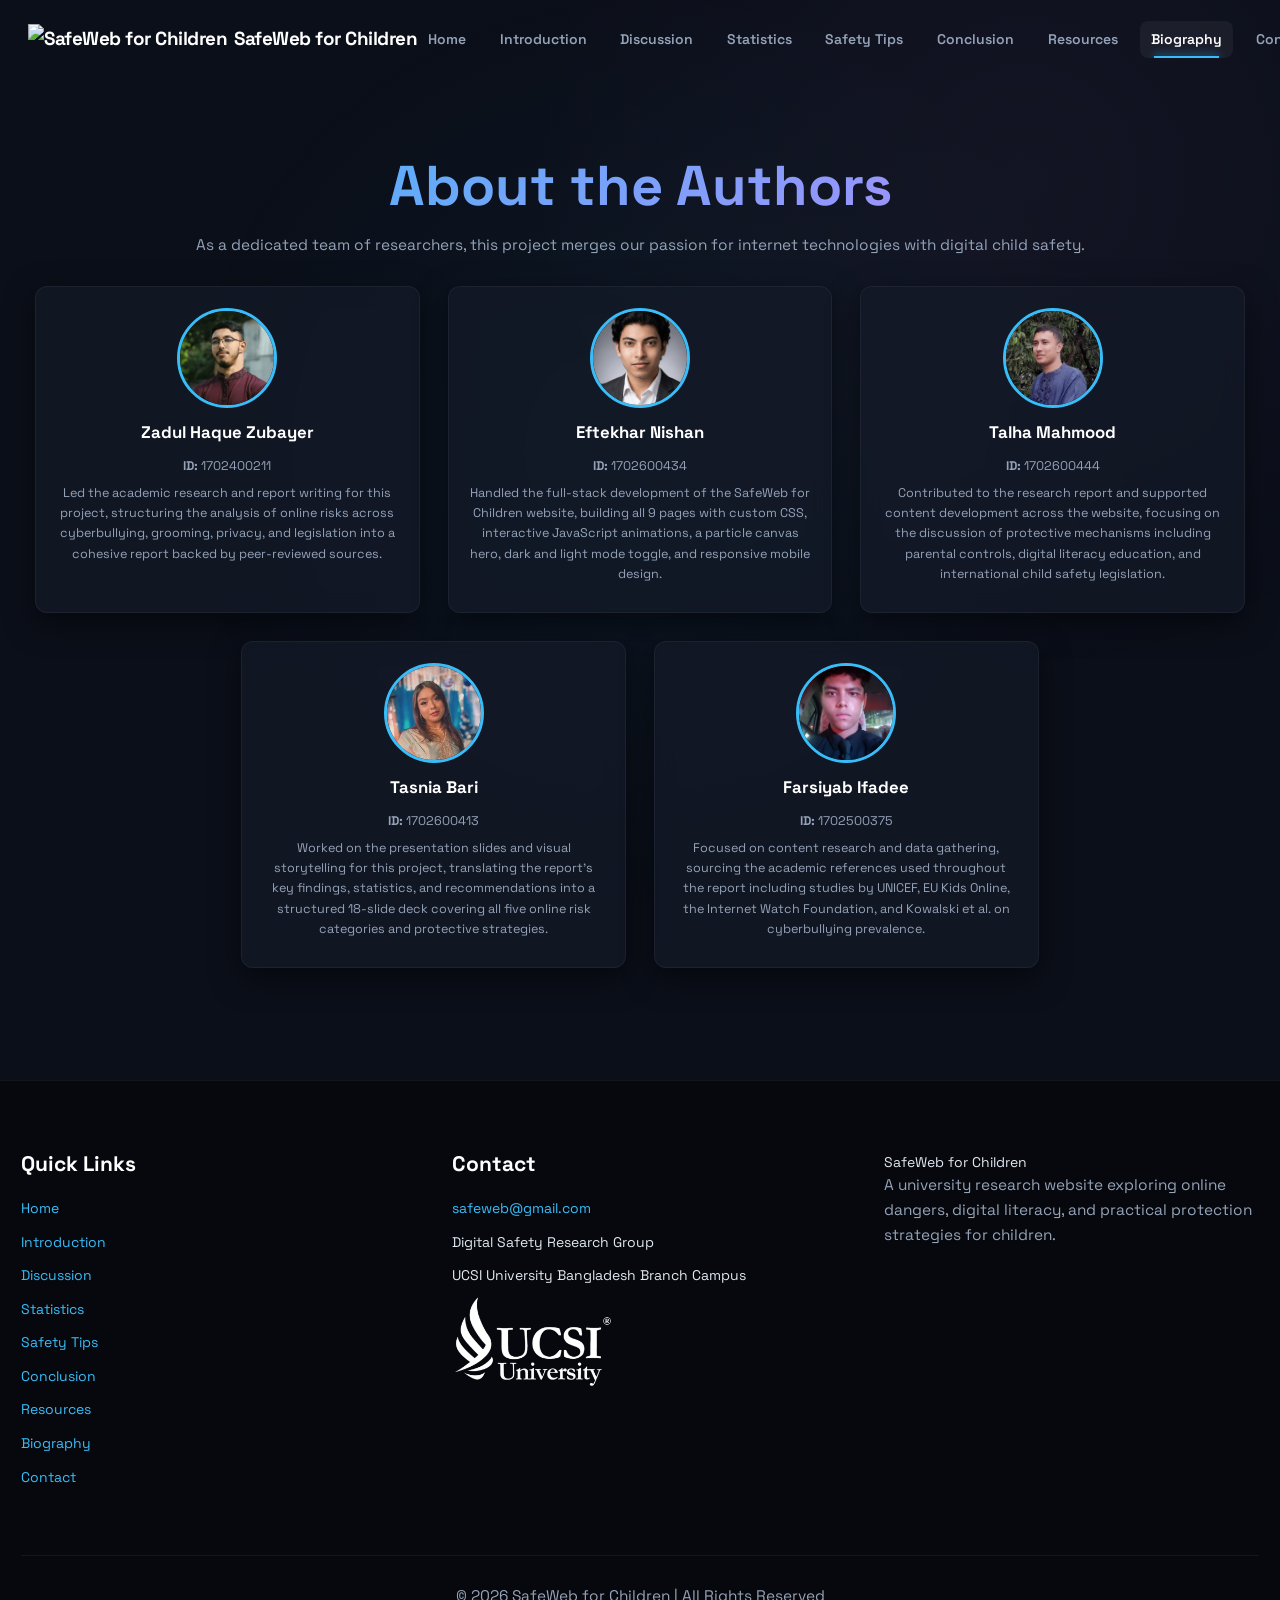
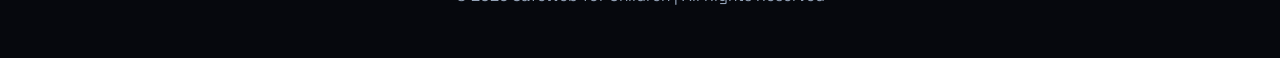
==== commit a247f043: "added 1 more author, fitted 3 cards  at top and 2 cards  at bottom in biography, entered the below 2" ====
--- a/biography.html
+++ b/biography.html
@@ -1,132 +1,173 @@
-<!DOCTYPE html>
+<!doctype html>
 
-<!-- SafeWeb for Children  Biography -->
 <html lang="en">
+
 <head>
-<meta charset="utf-8"/>
-<meta content="width=device-width, initial-scale=1.0" name="viewport"/>
-<title>SafeWeb for Children | About the Authors</title>
-<link href="css/styles.css" rel="stylesheet"/>
+    <meta charset="utf-8" />
+    <meta content="width=device-width, initial-scale=1.0" name="viewport" />
+    <title>SafeWeb for Children | About the Authors</title>
+    <link href="css/styles.css" rel="stylesheet" />
+    <style>
+        .util-style-1 {
+            display: flex !important;
+            flex-wrap: wrap;
+            justify-content: center;
+            gap: 2rem;
+        }
+
+        .util-style-1>.card {
+            flex: 0 1 calc(33.333% - 2rem);
+            min-width: 250px;
+        }
+    </style>
 </head>
+
 <body>
-<!-- Header (shared across all pages) -->
-<header class="site-header">
-<div class="container header-inner">
-<a aria-label="SafeWeb for Children home" class="brand" href="index.html">
-<!-- PUT YOUR LOGOS HERE (Lines 15 and 16) -->
-<img alt="SafeWeb for Children" class="logo-dark" src="images/pngs/Dark-mode-logo.png"/>
-<img alt="SafeWeb for Children" class="logo-light" src="images/pngs/White-mode-logo.png"/>
-<span class="brand-text hide-for-logo">SafeWeb for Children</span>
-</a>
-<div class="nav-wrap">
-<input class="nav-toggle-input" id="nav-toggle" type="checkbox"/>
-<label aria-label="Open navigation menu" class="nav-toggle-label" for="nav-toggle">
-<span aria-hidden="true" class="hamburger"></span>
-</label>
-<nav aria-label="Primary navigation" class="nav nav-menu">
-<a class="nav-link" href="index.html">Home</a>
-<a class="nav-link" href="introduction.html">Introduction</a>
-<a class="nav-link" href="discussion.html">Discussion</a>
-<a class="nav-link" href="statistics.html">Statistics</a>
-<a class="nav-link" href="safety-tips.html">Safety Tips</a>
-<a class="nav-link" href="conclusion.html">Conclusion</a>
-<a class="nav-link" href="resources.html">Resources</a>
-<a class="nav-link is-active" href="biography.html">Biography</a>
-<a class="nav-link" href="contact.html">Contact</a>
-</nav>
-</div>
-</div>
-</header>
-<main class="page-main" id="main">
-<!-- Page Title -->
-<section aria-labelledby="bio-page-title" class="section section--white">
-<div class="container">
-<div class="section-heading">
-<h1 id="bio-page-title">About the Author</h1>
-<p class="lead">As a dedicated researcher, this project merges my passion for internet technologies with digital child safety.</p>
-</div>
-<!-- Authors Grid Option! I'm creating 4 tiny slots here so they all perfectly fit in one view -->
-<div class="grid-4" style="text-align:center;">
-<!-- AUTHOR 1 -->
-<div aria-label="Author profile card" class="card profile-card">
-<img alt="Profile image 1" class="profile-photo" src="https://images.unsplash.com/photo-1534528741775-53994a69daebauto=format&amp;fit=crop&amp;q=80&amp;w=200"/>
-<h2>[Author 1 Name]</h2>
-<p><strong>ID:</strong> [Student ID 1]</p>
-<p>My background in digital research enables me to translate complex academic findings into accessible web experiences.</p>
-</div>
-<!-- AUTHOR 2 -->
-<div aria-label="Author profile card" class="card profile-card">
-<img alt="Profile image 2" class="profile-photo" src="https://images.unsplash.com/photo-1517841905240-472988babdf9auto=format&amp;fit=crop&amp;q=80&amp;w=200"/>
-<h2>[Author 2 Name]</h2>
-<p><strong>ID:</strong> [Student ID 2]</p>
-<p>My core skills include modern web development, creating educational online content, and analyzing digital environments.</p>
-</div>
-<!-- AUTHOR 3 -->
-<div aria-label="Author profile card" class="card profile-card">
-<img alt="Profile image 3" class="profile-photo" src="https://images.unsplash.com/photo-1539571696357-5a69c17a67c6auto=format&amp;fit=crop&amp;q=80&amp;w=200"/>
-<h2>[Author 3 Name]</h2>
-<p><strong>ID:</strong> [Student ID 3]</p>
-<p>As a dedicated researcher, this project merges my passion for internet technologies with digital child safety.</p>
-</div>
-<!-- AUTHOR 4 -->
-<div aria-label="Author profile card" class="card profile-card">
-<img alt="Profile image 4" class="profile-photo" src="https://images.unsplash.com/photo-1507003211169-0a1dd7228f2dauto=format&amp;fit=crop&amp;q=80&amp;w=200"/>
-<h2>[Author 4 Name]</h2>
-<p><strong>ID:</strong> [Student ID 4]</p>
-<p>My background in digital research enables me to translate complex academic findings into accessible web experiences.</p>
-</div>
-</div>
-</div>
-</section>
-</main>
-<!-- Footer (shared across all pages) -->
-<footer class="site-footer">
-<div class="container footer-inner">
-<div class="footer-grid">
-<div class="footer-col">
-<h3 class="footer-heading">Quick Links</h3>
-<ul class="footer-links">
-<li><a href="index.html">Home</a></li>
-<li><a href="introduction.html">Introduction</a></li>
-<li><a href="discussion.html">Discussion</a></li>
-<li><a href="statistics.html">Statistics</a></li>
-<li><a href="safety-tips.html">Safety Tips</a></li>
-<li><a href="conclusion.html">Conclusion</a></li>
-<li><a href="resources.html">Resources</a></li>
-<li><a href="biography.html">Biography</a></li>
-<li><a href="contact.html">Contact</a></li>
-</ul>
-</div><div class="footer-col">
-<h3 class="footer-heading">Contact</h3>
-<ul class="footer-contact">
-<li>
-<a href="mailto:safeweb@gmail.com">safeweb@gmail.com</a>
-</li>
-<li>
-<span>Digital Safety Research Group</span>
-</li>
-<li>
-<div style="display: inline-flex; flex-direction: column; align-items: flex-start;">
-<span>UCSI University Bangladesh Branch Campus</span>
-<img alt="UCSI University" class="logo-dark" src="images/pngs/channels4_profile-Photoroom.png" style="max-height: 90px; width: auto; object-fit: contain; margin-top: 10px;"/>
-<img alt="UCSI University (Light Mode)" class="logo-light" src="images/pngs/channels4_profile-Photoroom-light.png" style="max-height: 90px; width: auto; object-fit: contain; margin-top: 10px;"/></div>
-</li>
-</ul>
-</div><div class="footer-col">
-<div class="footer-brand">
-<span class="footer-brand-name">SafeWeb for Children</span>
-</div>
-<p class="footer-desc">
-              A university research website exploring online dangers, digital literacy, and practical protection strategies for
-              children.
-            </p>
-</div></div>
-<div class="footer-divider"></div>
-<div class="footer-meta">
-<p>© 2026 SafeWeb for Children | All Rights Reserved</p>
-</div>
-</div>
-</footer>
-<script src="js/scripts.js"></script>
+    <header class="site-header">
+        <div class="container header-inner">
+            <a aria-label="SafeWeb for Children home" class="brand" href="index.html">
+                <img alt="SafeWeb for Children" class="logo-dark" src="images/pngs/Dark-mode-logo.png" />
+                <img alt="SafeWeb for Children" class="logo-light" src="images/pngs/White-mode-logo.png" />
+                <span class="brand-text hide-for-logo">SafeWeb for Children</span>
+            </a>
+            <div class="nav-wrap">
+                <input class="nav-toggle-input" id="nav-toggle" type="checkbox" />
+                <label aria-label="Open navigation menu" class="nav-toggle-label" for="nav-toggle">
+                    <span aria-hidden="true" class="hamburger"></span>
+                </label>
+                <nav aria-label="Primary navigation" class="nav nav-menu">
+                    <a class="nav-link" href="index.html">Home</a>
+                    <a class="nav-link" href="introduction.html">Introduction</a>
+                    <a class="nav-link" href="discussion.html">Discussion</a>
+                    <a class="nav-link" href="statistics.html">Statistics</a>
+                    <a class="nav-link" href="safety-tips.html">Safety Tips</a>
+                    <a class="nav-link" href="conclusion.html">Conclusion</a>
+                    <a class="nav-link" href="resources.html">Resources</a>
+                    <a class="nav-link is-active" href="biography.html">Biography</a>
+                    <a class="nav-link" href="contact.html">Contact</a>
+                </nav>
+            </div>
+        </div>
+    </header>
+    <main class="page-main" id="main">
+        <section aria-labelledby="bio-page-title" class="section section--white">
+            <div class="container">
+                <div class="section-heading">
+                    <h1 id="bio-page-title">About the Authors</h1>
+                    <p class="lead">
+                        As a dedicated team of researchers, this project merges our passion for
+                        internet technologies with digital child safety.
+                    </p>
+                </div>
+                <div class="grid-3 util-style-1">
+                    <div aria-label="Author profile card" class="card profile-card">
+                        <img alt="Profile image 1" class="profile-photo" src="images/zubayer.jpeg" />
+                        <h2>Zadul Haque Zubayer</h2>
+                        <p><strong>ID:</strong> 1702400211</p>
+                        <p>
+                            Led the academic research and report writing for this project, structuring the analysis of
+                            online risks across cyberbullying, grooming, privacy, and legislation into a cohesive report
+                            backed by peer-reviewed sources.
+                        </p>
+                    </div>
+                    <div aria-label="Author profile card" class="card profile-card">
+                        <img alt="Profile image 2" class="profile-photo" src="images/nishan.png" />
+                        <h2>Eftekhar Nishan</h2>
+                        <p><strong>ID:</strong> 1702600434</p>
+                        <p>
+                            Handled the full-stack development of the SafeWeb for Children website, building all 9 pages
+                            with custom CSS, interactive JavaScript animations, a particle canvas hero, dark and light
+                            mode toggle, and responsive mobile design.
+                        </p>
+                    </div>
+                    <div aria-label="Author profile card" class="card profile-card">
+                        <img alt="Profile image 3" class="profile-photo" src="images/talha.jpeg" />
+                        <h2>Talha Mahmood</h2>
+                        <p><strong>ID:</strong> 1702600444</p>
+                        <p>
+                            Contributed to the research report and supported content development across the website,
+                            focusing on the discussion of protective mechanisms including parental controls, digital
+                            literacy education, and international child safety legislation.
+                        </p>
+                    </div>
+                    <div aria-label="Author profile card" class="card profile-card">
+                        <img alt="Profile image 4" class="profile-photo" src="images/tasnia.jpeg" />
+                        <h2>Tasnia Bari</h2>
+                        <p><strong>ID:</strong> 1702600413</p>
+                        <p>
+                            Worked on the presentation slides and visual storytelling for this project, translating the
+                            report's key findings, statistics, and recommendations into a structured 18-slide deck
+                            covering all five online risk categories and protective strategies.
+                        </p>
+                    </div>
+                    <div aria-label="Author profile card" class="card profile-card">
+                        <img alt="Profile image 5" class="profile-photo" src="images/ifadee.jpeg" />
+                        <h2>Farsiyab Ifadee</h2>
+                        <p><strong>ID:</strong> 1702500375</p>
+                        <p>
+                            Focused on content research and data gathering, sourcing the academic references used
+                            throughout the report including studies by UNICEF, EU Kids Online, the Internet Watch
+                            Foundation, and Kowalski et al. on cyberbullying prevalence.
+                        </p>
+                    </div>
+                </div>
+            </div>
+        </section>
+    </main>
+    <footer class="site-footer">
+        <div class="container footer-inner">
+            <div class="footer-grid">
+                <div class="footer-col">
+                    <h3 class="footer-heading">Quick Links</h3>
+                    <ul class="footer-links">
+                        <li><a href="index.html">Home</a></li>
+                        <li><a href="introduction.html">Introduction</a></li>
+                        <li><a href="discussion.html">Discussion</a></li>
+                        <li><a href="statistics.html">Statistics</a></li>
+                        <li><a href="safety-tips.html">Safety Tips</a></li>
+                        <li><a href="conclusion.html">Conclusion</a></li>
+                        <li><a href="resources.html">Resources</a></li>
+                        <li><a href="biography.html">Biography</a></li>
+                        <li><a href="contact.html">Contact</a></li>
+                    </ul>
+                </div>
+                <div class="footer-col">
+                    <h3 class="footer-heading">Contact</h3>
+                    <ul class="footer-contact">
+                        <li>
+                            <a href="mailto:safeweb@gmail.com">safeweb@gmail.com</a>
+                        </li>
+                        <li>
+                            <span>Digital Safety Research Group</span>
+                        </li>
+                        <li>
+                            <div class="util-style-2">
+                                <span>UCSI University Bangladesh Branch Campus</span>
+                                <img alt="UCSI University" class="logo-dark util-style-3"
+                                    src="images/pngs/channels4_profile-Photoroom.png" />
+                                <img alt="UCSI University (Light Mode)" class="logo-light util-style-3"
+                                    src="images/pngs/channels4_profile-Photoroom-light.png" />
+                            </div>
+                        </li>
+                    </ul>
+                </div>
+                <div class="footer-col">
+                    <div class="footer-brand">
+                        <span class="footer-brand-name">SafeWeb for Children</span>
+                    </div>
+                    <p class="footer-desc">
+                        A university research website exploring online dangers, digital
+                        literacy, and practical protection strategies for children.
+                    </p>
+                </div>
+            </div>
+            <div class="footer-divider"></div>
+            <div class="footer-meta">
+                <p>© 2026 SafeWeb for Children | All Rights Reserved</p>
+            </div>
+        </div>
+    </footer>
+    <script src="js/scripts.js"></script>
 </body>
-</html>
+
+</html>
--- a/css/styles.css
+++ b/css/styles.css
@@ -1,397 +1,679 @@
-﻿/* I am starting off with some CSS variables to keep my colors and settings consistent throughout the site. 
-   I decided to go with a deep, dark theme paired with neon accents because it makes the site feel modern, cool, and a bit techy. */
-@import url('https://fonts.googleapis.com/css2?family=Space+Grotesk:wght@300;400;600;700&display=swap');
+﻿@import url('https://fonts.googleapis.com/css2?family=Space+Grotesk:wght@300;400;600;700&display=swap');
 
 :root {
-  /* My core color palette - going for that sleek dark mode vibe */
-  --bg-dark: #0b0f19;
-  --bg-card: rgba(20, 26, 40, 0.7);
-  --text-main: #e2e8f0;
-  --text-muted: #94a3b8;
-  
-  /* My neon accents to make important things pop out */
-  --accent-blue: #38bdf8;
-  --accent-purple: #c084fc;
-  --accent-pink: #f472b6;
-  
-  /* Setting up my typography. Space Grotesk looks really futuristic! */
-  --font-main: 'Space Grotesk', sans-serif;
-  
-  /* Spacing and sizing - I'm increasing the max-width to make the website wider and eliminate large gaps on the sides */
-  --max-width: 1400px; /* Expanding the layout to make it wider */
-  --radius: 12px;
-  --transition: 0.4s cubic-bezier(0.16, 1, 0.3, 1);
-}
-
-/* My Light Mode Theme Variable Overrides! I'm making it a soothing grey-white without changing the cool gradients */
+
+    --bg-dark: #0b0f19;
+    --bg-card: rgba(20, 26, 40, 0.7);
+    --text-main: #e2e8f0;
+    --text-muted: #94a3b8;
+
+    --accent-blue: #38bdf8;
+    --accent-purple: #c084fc;
+    --accent-pink: #f472b6;
+
+    --font-main: 'Space Grotesk', sans-serif;
+
+    --max-width: 1400px;
+    --radius: 12px;
+    --transition: 0.4s cubic-bezier(0.16, 1, 0.3, 1);
+}
+
 [data-theme="light"] {
-  --bg-dark: #f1f5f9;
-  --bg-card: rgba(255, 255, 255, 0.7);
-  --text-main: #0f172a;
-  --text-muted: #475569;
-}
-[data-theme="light"] h1, [data-theme="light"] h2, [data-theme="light"] h3, [data-theme="light"] h4 { color: #1e293b; }
-[data-theme="light"] h1 { -webkit-text-fill-color: transparent; } /* Keep gradient text! */
-[data-theme="light"] .stat-number { color: transparent; -webkit-text-stroke: 2px var(--accent-purple); text-shadow: none; }
-[data-theme="light"] .stats-bar { background: rgba(0,0,0,0.05); border-color: rgba(0,0,0,0.1); }
-[data-theme="light"] .site-header.scrolled { background: rgba(241, 245, 249, 0.85); border-color: rgba(0,0,0,0.1); }
-[data-theme="light"] .card, [data-theme="light"] .content-card, [data-theme="light"] .tips-card { border-color: rgba(0,0,0,0.1); box-shadow: 0 10px 30px rgba(0,0,0,0.1); }
-[data-theme="light"] .nav-link { color: var(--text-muted); }
-[data-theme="light"] .nav-link:hover, [data-theme="light"] .nav-link.is-active { color: var(--accent-blue); background: rgba(0,0,0,0.05); }
-[data-theme="light"] .site-footer { background: #e2e8f0; border-top: 1px solid rgba(0,0,0,0.1); }
-[data-theme="light"] .footer-heading { color: #1e293b; }
-
-/* My custom logos for Light & Dark mode */
-.logo-dark { display: block; max-height: 50px; width: auto; object-fit: contain; } /* Adjusted to be slightly smaller than the massive version but still easy to read! */
-.logo-light { display: none; max-height: 50px; width: auto; object-fit: contain; }
-
-[data-theme="light"] .logo-dark { display: none !important; }
-[data-theme="light"] .logo-light { display: block !important; }
-[data-theme="light"] .brand-text, [data-theme="light"] .brand-shield { color: var(--text-main); } /* Ensure text is visible if they don't use logos */
-
-/* Resetting default margins so I have full control over the layout */
-*, *::before, *::after {
-  box-sizing: border-box;
-  margin: 0;
-  padding: 0;
-}
-
-html, body { overflow-x: hidden; width: 100%; max-width: 100%; margin: 0; padding: 0; } html { 
-  scroll-behavior: smooth;
-  font-size: 14px;
-}
-
-/* My main body styling. I want it to look like a vast, deep digital space. */
-body {  width: 100%; max-width: 100%; 
-  font-family: var(--font-main);
-  background-color: var(--bg-dark);
-  color: var(--text-main);
-  line-height: 1.6;
-  
-  position: relative;
-}
-
-/* I'm adding a subtle glowing mesh gradient in the background to make it feel alive */
+    --bg-dark: #f1f5f9;
+    --bg-card: rgba(255, 255, 255, 0.7);
+    --text-main: #0f172a;
+    --text-muted: #475569;
+}
+
+[data-theme="light"] h1,
+[data-theme="light"] h2,
+[data-theme="light"] h3,
+[data-theme="light"] h4 {
+    color: #1e293b;
+}
+
+[data-theme="light"] h1 {
+    -webkit-text-fill-color: transparent;
+}
+
+[data-theme="light"] .stat-number {
+    color: transparent;
+    -webkit-text-stroke: 2px var(--accent-purple);
+    text-shadow: none;
+}
+
+[data-theme="light"] .stats-bar {
+    background: rgba(0, 0, 0, 0.05);
+    border-color: rgba(0, 0, 0, 0.1);
+}
+
+[data-theme="light"] .site-header.scrolled {
+    background: rgba(241, 245, 249, 0.85);
+    border-color: rgba(0, 0, 0, 0.1);
+}
+
+[data-theme="light"] .card,
+[data-theme="light"] .content-card,
+[data-theme="light"] .tips-card {
+    border-color: rgba(0, 0, 0, 0.1);
+    box-shadow: 0 10px 30px rgba(0, 0, 0, 0.1);
+}
+
+[data-theme="light"] .nav-link {
+    color: var(--text-muted);
+}
+
+[data-theme="light"] .nav-link:hover,
+[data-theme="light"] .nav-link.is-active {
+    color: var(--accent-blue);
+    background: rgba(0, 0, 0, 0.05);
+}
+
+[data-theme="light"] .site-footer {
+    background: #e2e8f0;
+    border-top: 1px solid rgba(0, 0, 0, 0.1);
+}
+
+[data-theme="light"] .footer-heading {
+    color: #1e293b;
+}
+
+.logo-dark {
+    display: block;
+    max-height: 50px;
+    width: auto;
+    object-fit: contain;
+    transition: transform 0.3s cubic-bezier(0.25, 1, 0.5, 1);
+}
+
+.logo-light {
+    display: none;
+    max-height: 50px;
+    width: auto;
+    object-fit: contain;
+    transition: transform 0.3s cubic-bezier(0.25, 1, 0.5, 1);
+}
+
+.brand:hover .logo-dark,
+.brand:hover .logo-light {
+    transform: scale(1.6);
+}
+
+[data-theme="light"] .logo-dark {
+    display: none !important;
+}
+
+[data-theme="light"] .logo-light {
+    display: block !important;
+}
+
+[data-theme="light"] .brand-text,
+[data-theme="light"] .brand-shield {
+    color: var(--text-main);
+}
+
+*,
+*::before,
+*::after {
+    box-sizing: border-box;
+    margin: 0;
+    padding: 0;
+}
+
+html,
+body {
+    overflow-x: hidden;
+    width: 100%;
+    max-width: 100%;
+    margin: 0;
+    padding: 0;
+}
+
+html {
+    scroll-behavior: smooth;
+    font-size: 14px;
+}
+
+body {
+    width: 100%;
+    max-width: 100%;
+    font-family: var(--font-main);
+    background-color: var(--bg-dark);
+    color: var(--text-main);
+    line-height: 1.6;
+
+    position: relative;
+}
+
 body::before {
-  content: '';
-  position: fixed;
-  top: 0; left: 0; width: 100%; height: 100%;
-  background: radial-gradient(circle at 50% 50%, rgba(56, 189, 248, 0.05), transparent 60%),
-              radial-gradient(circle at 80% 20%, rgba(192, 132, 252, 0.05), transparent 40%);
-  z-index: -1;
-  pointer-events: none;
-}
-
-/* Typography styles to make my headers look bold and sharp */
-h1, h2, h3, h4 {
-  font-weight: 700;
-  line-height: 1.2;
-  margin-bottom: 1rem;
-  color: #ffffff;
+    content: '';
+    position: fixed;
+    top: 0;
+    left: 0;
+    width: 100%;
+    height: 100%;
+    background: radial-gradient(circle at 50% 50%, rgba(56, 189, 248, 0.05), transparent 60%),
+        radial-gradient(circle at 80% 20%, rgba(192, 132, 252, 0.05), transparent 40%);
+    z-index: -1;
+    pointer-events: none;
+}
+
+h1,
+h2,
+h3,
+h4 {
+    font-weight: 700;
+    line-height: 1.2;
+    margin-bottom: 1rem;
+    color: #ffffff;
 }
 
 h1 {
-  font-size: clamp(1.8rem, 5vw, 4rem);
-  background: linear-gradient(135deg, var(--accent-blue), var(--accent-purple));
-  -webkit-background-clip: text;
-  -webkit-text-fill-color: transparent;
-}
-
-h2 { font-size: clamp(2rem, 4vw, 3rem); }
-h3 { font-size: 1.5rem; }
-p { margin-bottom: 1.5rem; color: var(--text-muted); font-size: 1.1rem; }
-
-a { color: var(--accent-blue); text-decoration: none; transition: var(--transition); }
-a:hover { color: var(--accent-pink); text-shadow: 0 0 10px rgba(244, 114, 182, 0.5); }
-
-/* Layout containers. I want everything horizontally centered and not too wide. */
+    font-size: clamp(1.8rem, 5vw, 4rem);
+    background: linear-gradient(135deg, var(--accent-blue), var(--accent-purple));
+    -webkit-background-clip: text;
+    -webkit-text-fill-color: transparent;
+}
+
+h2 {
+    font-size: clamp(2rem, 4vw, 3rem);
+}
+
+h3 {
+    font-size: 1.5rem;
+}
+
+p {
+    margin-bottom: 1.5rem;
+    color: var(--text-muted);
+    font-size: 1.1rem;
+}
+
+a {
+    color: var(--accent-blue);
+    text-decoration: none;
+    transition: var(--transition);
+}
+
+a:hover {
+    color: var(--accent-pink);
+    text-shadow: 0 0 10px rgba(244, 114, 182, 0.5);
+}
+
 .container {
-  width: 100%;
-  max-width: var(--max-width);
-  margin: 0 auto;
-  padding: 0 1.5rem;
-}
-
-.page-main { padding-top: 110px; min-height: 80vh; } /* Pushed top down a bit to clear the new bigger header logo */
-.section { padding: 3rem 0; position: relative; } /* Reduced section padding further to completely eliminate giant empty spacing */
-.section-heading { text-align: center; margin-bottom: 2rem; } /* Keeps titles comfortably close to their content */
-
-.grid-2 { display: grid; grid-template-columns: repeat(auto-fit, minmax(450px, 1fr)); gap: 3rem; } /* Expanded the minmax width to prefer horizontal dominant boxes */
-.grid-3 { display: grid; grid-template-columns: repeat(3, 1fr); gap: 2rem; } /* Forces 3 items into one horizontal lane until mobile sizes */
-.grid-4 { display: grid; grid-template-columns: repeat(auto-fit, minmax(220px, 1fr)); gap: 1.5rem; } /* Created a slick 4-column grid for things like the authors section! */
-
-/* My custom buttons! I added a glowing gradient hover effect that I think is super cool. */
+    width: 100%;
+    max-width: var(--max-width);
+    margin: 0 auto;
+    padding: 0 1.5rem;
+}
+
+.page-main {
+    padding-top: 110px;
+    min-height: 80vh;
+}
+
+.section {
+    padding: 3rem 0;
+    position: relative;
+}
+
+.section-heading {
+    text-align: center;
+    margin-bottom: 2rem;
+}
+
+.grid-2 {
+    display: grid;
+    grid-template-columns: repeat(auto-fit, minmax(450px, 1fr));
+    gap: 3rem;
+}
+
+.grid-3 {
+    display: grid;
+    grid-template-columns: repeat(3, 1fr);
+    gap: 2rem;
+}
+
+.grid-4 {
+    display: grid;
+    grid-template-columns: repeat(auto-fit, minmax(220px, 1fr));
+    gap: 1.5rem;
+}
+
 .btn {
-  display: inline-block;
-  padding: 1rem 2.5rem;
-  border-radius: 50px;
-  font-weight: 600;
-  font-size: 1.1rem;
-  cursor: pointer;
-  transition: var(--transition);
-  text-transform: uppercase;
-  letter-spacing: 1px;
-  border: none;
-  position: relative;
-  overflow: hidden;
-  z-index: 1;
+    display: inline-block;
+    padding: 1rem 2.5rem;
+    border-radius: 50px;
+    font-weight: 600;
+    font-size: 1.1rem;
+    cursor: pointer;
+    transition: var(--transition);
+    text-transform: uppercase;
+    letter-spacing: 1px;
+    border: none;
+    position: relative;
+    overflow: hidden;
+    z-index: 1;
 }
 
 .btn--primary {
-  background: linear-gradient(90deg, var(--accent-blue), var(--accent-purple));
-  color: #fff;
-  box-shadow: 0 4px 15px rgba(56, 189, 248, 0.3);
+    background: linear-gradient(90deg, var(--accent-blue), var(--accent-purple));
+    color: #fff;
+    box-shadow: 0 4px 15px rgba(56, 189, 248, 0.3);
 }
 
 .btn--primary:hover {
-  transform: translateY(-3px) scale(1.05);
-  box-shadow: 0 10px 30px rgba(192, 132, 252, 0.4);
-  color: #fff;
+    transform: translateY(-3px) scale(1.05);
+    box-shadow: 0 10px 30px rgba(192, 132, 252, 0.4);
+    color: #fff;
 }
 
 .btn--secondary {
-  background: transparent;
-  color: var(--text-main);
-  border: 2px solid rgba(255,255,255,0.2);
+    background: transparent;
+    color: var(--text-main);
+    border: 2px solid rgba(255, 255, 255, 0.2);
 }
 
 .btn--secondary:hover {
-  border-color: var(--accent-blue);
-  color: var(--accent-blue);
-  background: rgba(56, 189, 248, 0.1);
-}
-.btn-block { width: 100%; text-align: center; }
-
-/* These cards use a 'glassmorphism' effect to look like frosted glass floating in space */
-.card, .content-card, .tips-card {
-  background: var(--bg-card);
-  backdrop-filter: blur(12px);
-  -webkit-backdrop-filter: blur(12px);
-  border: 1px solid rgba(255, 255, 255, 0.05);
-  border-radius: var(--radius);
-  padding: 1.5rem 2.5rem; /* Reduced height padding, focusing on width instead! */
-  transition: var(--transition);
-  box-shadow: 0 10px 30px rgba(0,0,0,0.5);
-  position: relative;
-  display: flex; /* By setting display to flex and flex-direction to column, I can control spacing better */
-  flex-direction: column;
-  justify-content: flex-start; /* Ensure items start at the top */
-}
-
-/* My standard small square feature cards! I'll completely center these so the custom icons look amazing at the top-center */
+    border-color: var(--accent-blue);
+    color: var(--accent-blue);
+    background: rgba(56, 189, 248, 0.1);
+}
+
+.btn-block {
+    width: 100%;
+    text-align: center;
+}
+
+.card,
+.content-card,
+.tips-card {
+    background: var(--bg-card);
+    -webkit-backdrop-filter: blur(12px);
+    backdrop-filter: blur(12px);
+    border: 1px solid rgba(255, 255, 255, 0.05);
+    border-radius: var(--radius);
+    padding: 1.5rem 2.5rem;
+    transition: var(--transition);
+    box-shadow: 0 10px 30px rgba(0, 0, 0, 0.5);
+    position: relative;
+    display: flex;
+    flex-direction: column;
+    justify-content: flex-start;
+}
+
 .card {
-  align-items: center; 
-  text-align: center; 
-}
-
-/* My long, detail-heavy content cards should remain left-aligned so the text and bullet lists stay readable! */
-.tips-card, .content-card {
-  align-items: flex-start;
-  text-align: left;
+    align-items: center;
+    text-align: center;
+}
+
+.tips-card,
+.content-card {
+    align-items: flex-start;
+    text-align: left;
 }
 
 .card:hover {
-  transform: translateY(-10px);
-  border-color: rgba(56, 189, 248, 0.3);
-  box-shadow: 0 20px 40px rgba(0,0,0,0.7), 0 0 20px rgba(56, 189, 248, 0.1);
+    transform: translateY(-10px);
+    border-color: rgba(56, 189, 248, 0.3);
+    box-shadow: 0 20px 40px rgba(0, 0, 0, 0.7), 0 0 20px rgba(56, 189, 248, 0.1);
 }
 
 .feature-icon {
-  font-size: 3.5rem;
-  margin-bottom: 1.5rem;
-  display: inline-block;
-  filter: drop-shadow(0 0 10px rgba(255, 255, 255, 0.2));
-}
-
-/* My custom feature images to replace the old emojis! */
-.feature-img-dark { display: block; height: 60px; width: auto; margin: 0 auto 1.5rem auto; object-fit: contain; }
-.feature-img-light { display: none; height: 60px; width: auto; margin: 0 auto 1.5rem auto; object-fit: contain; }
-[data-theme="light"] .feature-img-dark { display: none !important; }
-[data-theme="light"] .feature-img-light { display: block !important; }
-
-/* My sleek, sticky navigation header. I added a blur effect to the background when scrolling. */
+    font-size: 3.5rem;
+    margin-bottom: 1.5rem;
+    display: inline-block;
+    filter: drop-shadow(0 0 10px rgba(255, 255, 255, 0.2));
+}
+
+.feature-img-dark {
+    display: block;
+    height: 60px;
+    width: auto;
+    margin: 0 auto 1.5rem auto;
+    object-fit: contain;
+}
+
+.feature-img-light {
+    display: none;
+    height: 60px;
+    width: auto;
+    margin: 0 auto 1.5rem auto;
+    object-fit: contain;
+}
+
+[data-theme="light"] .feature-img-dark {
+    display: none !important;
+}
+
+[data-theme="light"] .feature-img-light {
+    display: block !important;
+}
+
 .site-header {
-  position: fixed;
-  top: 0; left: 0; right: 0;
-  height: 80px; /* Reduced header height a bit to fit the perfectly sized logo */
-  display: flex;
-  align-items: center;
-  z-index: 1000;
-  transition: var(--transition);
-  border-bottom: 1px solid transparent;
-}
+    position: fixed;
+    top: 0;
+    left: 0;
+    right: 0;
+    height: 80px;
+    display: flex;
+    align-items: center;
+    z-index: 1000;
+    transition: var(--transition);
+    border-bottom: 1px solid transparent;
+}
+
 .site-header.scrolled {
-  background: rgba(11, 15, 25, 0.85);
-  backdrop-filter: blur(16px);
-  border-bottom: 1px solid rgba(255,255,255,0.05);
-  height: 60px; /* Shrinks cleanly when you scroll */
-}
-
-.header-inner { display: flex; justify-content: space-between; align-items: center; width:100%; max-width:var(--max-width); margin:0 auto; padding:0 2rem;}
+    background: rgba(11, 15, 25, 0.85);
+    -webkit-backdrop-filter: blur(16px);
+    backdrop-filter: blur(16px);
+    border-bottom: 1px solid rgba(255, 255, 255, 0.05);
+    height: 60px;
+}
+
+.header-inner {
+    display: flex;
+    justify-content: space-between;
+    align-items: center;
+    width: 100%;
+    max-width: var(--max-width);
+    margin: 0 auto;
+    padding: 0 2rem;
+}
 
 .brand {
-  display: flex; align-items: center; gap: 0.5rem;
-  font-size: 1.5rem; font-weight: 700; color: #fff;
-  letter-spacing: -0.5px;
-  white-space: nowrap;
-}
-
-.nav-menu { display: flex; gap: 1.25rem; flex-wrap: nowrap; justify-content: flex-end; align-items: center; overflow: hidden; /* I'm making sure these items don't wrap to the next line and fit nicely */ }
+    display: flex;
+    align-items: center;
+    gap: 0.5rem;
+    font-size: 1.5rem;
+    font-weight: 700;
+    color: #fff;
+    letter-spacing: -0.5px;
+    white-space: nowrap;
+}
+
+.nav-menu {
+    display: flex;
+    gap: 1.25rem;
+    flex-wrap: nowrap;
+    justify-content: flex-end;
+    align-items: center;
+    overflow: hidden;
+}
+
 .nav-link {
-  color: var(--text-muted);
-  font-weight: 600;
-  padding: 0.6rem 1.2rem; font-size: 1.15rem;
-  border-radius: 8px;
-  position: relative;
-  white-space: nowrap; /* Keep my "Safety Tips" text on one single line! */
-}
-.nav-link:hover, .nav-link.is-active {
-  color: #fff;
-  background: rgba(255,255,255,0.05);
-}
+    color: var(--text-muted);
+    font-weight: 600;
+    padding: 0.6rem 1.2rem;
+    font-size: 1.15rem;
+    border-radius: 8px;
+    position: relative;
+    white-space: nowrap;
+}
+
+.nav-link:hover,
+.nav-link.is-active {
+    color: #fff;
+    background: rgba(255, 255, 255, 0.05);
+}
+
 .nav-link.is-active::after {
-  content: ''; position: absolute; bottom: 0; left: 1rem; right: 1rem;
-  height: 2px; background: var(--accent-blue);
-  box-shadow: 0 0 10px var(--accent-blue);
-}
-
-/* Full screen pages for homepage! */
+    content: '';
+    position: absolute;
+    bottom: 0;
+    left: 1rem;
+    right: 1rem;
+    height: 2px;
+    background: var(--accent-blue);
+    box-shadow: 0 0 10px var(--accent-blue);
+}
+
 .scroll-page {
-  min-height: 100vh;
-  display: flex;
-  flex-direction: column;
-  justify-content: center;
-  align-items: center;
-  width: 100%;
-}
-.scroll-page--footer { justify-content: center; gap: 0; } /* Centers the CTA and Footer together as a single unified page */
-
-/* Fixing checklist spacing */
+    min-height: 100vh;
+    display: flex;
+    flex-direction: column;
+    justify-content: center;
+    align-items: center;
+    width: 100%;
+}
+
+.scroll-page--footer {
+    justify-content: center;
+    gap: 0;
+}
+
 ul.checklist {
-  list-style: none; /* Hide default bullets */
-  margin: 1.5rem 0 3.5rem 0; /* Huge gap below the checklist before the button! */
-  padding: 0;
-}
-ul.checklist li { margin-bottom: 0.8rem; font-size: 1.1rem; }
-.check { color: var(--accent-pink); font-weight: bold; margin-right: 12px; }
-
-/* The hero section. I want it to be massive and immersive. */
+    list-style: none;
+    margin: 1.5rem 0 3.5rem 0;
+    padding: 0;
+}
+
+ul.checklist li {
+    margin-bottom: 0.8rem;
+    font-size: 1.1rem;
+}
+
+.check {
+    color: var(--accent-pink);
+    font-weight: bold;
+    margin-right: 12px;
+}
+
 .hero {
-  padding: 9rem 0 3rem; /* Tightened up the top and bottom padding slightly so the huge gaps are eliminated! */
-  text-align: center;
-  position: relative;
+    padding: 9rem 0 3rem;
+    text-align: center;
+    position: relative;
 }
 
 .hero-subtitle {
-  font-size: 1.4rem;
-  max-width: 800px;
-  margin: 0 auto 2rem; /* Reduced subtitle bottom margin */
-}
-
-.hero-actions { display: flex; justify-content: center; flex-wrap: wrap; gap: 1.5rem; }
-
-/* The stat bar. I stylized the numbers to look like glowing HUD displays. */
+    font-size: 1.4rem;
+    max-width: 800px;
+    margin: 0 auto 2rem;
+}
+
+.hero-actions {
+    display: flex;
+    justify-content: center;
+    flex-wrap: wrap;
+    gap: 1.5rem;
+}
+
 .stats-bar {
-  background: rgba(0,0,0,0.3);
-  border-top: 1px solid rgba(255,255,255,0.05);
-  border-bottom: 1px solid rgba(255,255,255,0.05);
-  padding: 4rem 0;
-  margin-top: 2rem;
-}
-
-.stats-row { display: flex; justify-content: space-between; flex-wrap: wrap; gap: 1rem; }
-.stat { flex: 1 1 0; text-align: center; display: flex; flex-direction: column; align-items: center; } /* Centering the text right at the top so it doesn't look messy */
+    background: rgba(0, 0, 0, 0.3);
+    border-top: 1px solid rgba(255, 255, 255, 0.05);
+    border-bottom: 1px solid rgba(255, 255, 255, 0.05);
+    padding: 4rem 0;
+    margin-top: 2rem;
+}
+
+.stats-row {
+    display: flex;
+    justify-content: space-between;
+    flex-wrap: wrap;
+    gap: 1rem;
+}
+
+.stat {
+    flex: 1 1 0;
+    text-align: center;
+    display: flex;
+    flex-direction: column;
+    align-items: center;
+}
+
 .stat-number {
-  font-size: clamp(2rem, 4vw, 4rem); /* Added clamp so it scales fluidly when zooming or resizing */
-  font-weight: 700;
-  color: transparent;
-  -webkit-text-stroke: 1px var(--accent-purple);
-  margin-bottom: 0.5rem;
-  text-shadow: 0 0 20px rgba(192, 132, 252, 0.2);
-}
-.stat-label { font-size: 1.1rem; color: var(--text-main); font-weight: 600; text-transform: uppercase; letter-spacing: 1px; }
-
-/* Images. I added rounded corners and a nice shadow to seamlessly blend them. */
+    font-size: clamp(2rem, 4vw, 4rem);
+    font-weight: 700;
+    color: transparent;
+    -webkit-text-stroke: 1px var(--accent-purple);
+    margin-bottom: 0.5rem;
+    text-shadow: 0 0 20px rgba(192, 132, 252, 0.2);
+}
+
+.stat-label {
+    font-size: 1.1rem;
+    color: var(--text-main);
+    font-weight: 600;
+    text-transform: uppercase;
+    letter-spacing: 1px;
+}
+
 .about-figure {
-  border-radius: var(--radius);
-  overflow: hidden;
-  box-shadow: 0 20px 40px rgba(0,0,0,0.6);
-  position: relative;
-  height: 100%;
-}
+    border-radius: var(--radius);
+    overflow: hidden;
+    box-shadow: 0 20px 40px rgba(0, 0, 0, 0.6);
+    position: relative;
+    height: 100%;
+}
+
 .about-figure img {
-  width: 100%;
-  height: 100%;
-  object-fit: cover;
-  transition: transform 0.7s ease;
-}
-.about-figure:hover img { transform: scale(1.05); }
-
-/* Beautiful dark-themed forms for my contact page */
-.field { margin-bottom: 1.1rem; }
-.field label { display: block; margin-bottom: 0.3rem; color: var(--text-main); font-weight: 600; }
-.field input, .field textarea {
-  width: 100%;
-  padding: 0.9rem 1.2rem;
-  background: rgba(0,0,0,0.2);
-  border: 1px solid rgba(255,255,255,0.1);
-  border-radius: 8px;
-  color: white;
-  font-family: var(--font-main);
-  font-size: 1rem;
-  transition: var(--transition);
-}
-.field input:focus, .field textarea:focus {
-  outline: none;
-  border-color: var(--accent-blue);
-  box-shadow: 0 0 15px rgba(56, 189, 248, 0.2);
-  background: rgba(0,0,0,0.4);
-}
-
-/* My Tables for formatting the Data */
-table { width: 100%; border-collapse: collapse; margin: 2rem 0; }
-th, td { padding: 1.2rem; border-bottom: 1px solid rgba(255,255,255,0.05); text-align: left; }
-th { color: var(--accent-blue); font-weight: 700; text-transform: uppercase; letter-spacing: 1px; }
-tr:hover { background: rgba(56, 189, 248, 0.05); }
-
-/* Overline tags for section focus */
-.overline { color: var(--accent-pink); font-weight: 700; letter-spacing: 2px; text-transform: uppercase; font-size: 0.9rem; }
-.overline--danger { color: var(--accent-blue); } /* I decided blue looks cooler than danger red in this techy layout */
-
-/* Utility list */
-ul { list-style-position: inside; }
-
-/* Footer. Kept it minimal but slick. */
+    width: 100%;
+    height: 100%;
+    object-fit: cover;
+    transition: transform 0.7s ease;
+}
+
+.about-figure:hover img {
+    transform: scale(1.05);
+}
+
+.field {
+    margin-bottom: 1.1rem;
+}
+
+.field label {
+    display: block;
+    margin-bottom: 0.3rem;
+    color: var(--text-main);
+    font-weight: 600;
+}
+
+.field input,
+.field textarea {
+    width: 100%;
+    padding: 0.9rem 1.2rem;
+    background: rgba(0, 0, 0, 0.2);
+    border: 1px solid rgba(255, 255, 255, 0.1);
+    border-radius: 8px;
+    color: white;
+    font-family: var(--font-main);
+    font-size: 1rem;
+    transition: var(--transition);
+}
+
+.field input:focus,
+.field textarea:focus {
+    outline: none;
+    border-color: var(--accent-blue);
+    box-shadow: 0 0 15px rgba(56, 189, 248, 0.2);
+    background: rgba(0, 0, 0, 0.4);
+}
+
+table {
+    width: 100%;
+    border-collapse: collapse;
+    margin: 2rem 0;
+}
+
+th,
+td {
+    padding: 1.2rem;
+    border-bottom: 1px solid rgba(255, 255, 255, 0.05);
+    text-align: left;
+}
+
+th {
+    color: var(--accent-blue);
+    font-weight: 700;
+    text-transform: uppercase;
+    letter-spacing: 1px;
+}
+
+tr:hover {
+    background: rgba(56, 189, 248, 0.05);
+}
+
+.overline {
+    color: var(--accent-pink);
+    font-weight: 700;
+    letter-spacing: 2px;
+    text-transform: uppercase;
+    font-size: 0.9rem;
+}
+
+.overline--danger {
+    color: var(--accent-blue);
+}
+
+ul {
+    list-style-position: inside;
+}
+
 .site-footer {
-  background: #06080d;
-  padding: 5rem 0 2rem;
-  border-top: 1px solid rgba(255,255,255,0.05);
-  margin-top: 5rem;
-}
-.footer-grid { display: grid; grid-template-columns: repeat(auto-fit, minmax(200px, 1fr)); gap: 4rem; margin-bottom: 4rem; }
-.footer-heading { color: white; margin-bottom: 1.5rem; }
-.footer-links li, .footer-contact li { margin-bottom: 0.8rem; list-style: none;}
-.footer-divider { height: 1px; background: rgba(255,255,255,0.05); margin-bottom: 2rem; }
-.footer-meta { text-align: center; color: var(--text-muted); font-size: 0.9rem; }
-
-/* Let's configure a custom scrollbar because the default one is ugly! */
-::-webkit-scrollbar { width: 8px; }
-::-webkit-scrollbar-track { background: var(--bg-dark); }
-::-webkit-scrollbar-thumb { background: rgba(255,255,255,0.2); border-radius: 4px; }
-::-webkit-scrollbar-thumb:hover { background: var(--accent-purple); }
-
-/* Animation classes for my Javascript scroll observer */
+    background: #06080d;
+    padding: 5rem 0 2rem;
+    border-top: 1px solid rgba(255, 255, 255, 0.05);
+    margin-top: 5rem;
+}
+
+.footer-grid {
+    display: grid;
+    grid-template-columns: repeat(auto-fit, minmax(200px, 1fr));
+    gap: 4rem;
+    margin-bottom: 4rem;
+}
+
+.footer-heading {
+    color: white;
+    margin-bottom: 1.5rem;
+}
+
+.footer-links li,
+.footer-contact li {
+    margin-bottom: 0.8rem;
+    list-style: none;
+}
+
+.footer-divider {
+    height: 1px;
+    background: rgba(255, 255, 255, 0.05);
+    margin-bottom: 2rem;
+}
+
+.footer-meta {
+    text-align: center;
+    color: var(--text-muted);
+    font-size: 0.9rem;
+}
+
+::-webkit-scrollbar {
+    width: 8px;
+}
+
+::-webkit-scrollbar-track {
+    background: var(--bg-dark);
+}
+
+::-webkit-scrollbar-thumb {
+    background: rgba(255, 255, 255, 0.2);
+    border-radius: 4px;
+}
+
+::-webkit-scrollbar-thumb:hover {
+    background: var(--accent-purple);
+}
+
 .reveal {
-  opacity: 0;
-  transform: translateY(40px);
-  transition: all 0.8s cubic-bezier(0.16, 1, 0.3, 1);
-}
+    opacity: 0;
+    transform: translateY(40px);
+    transition: all 0.8s cubic-bezier(0.16, 1, 0.3, 1);
+}
+
 .reveal.active {
-  opacity: 1;
-  transform: translateY(0);
-}
-
-/* Call to action banners */
+    opacity: 1;
+    transform: translateY(0);
+}
+
 .cta-banner {
     padding: 6rem 0;
     text-align: center;
@@ -399,403 +681,689 @@
     border-top: 1px solid rgba(192, 132, 252, 0.2);
 }
 
-/* Sizing my biography and contact pages so they fit cleanly on one screen without scrolling */
-.profile-card { padding: 1.5rem; text-align: center; } /* Removing max-width so it flexibly fits my new grid-4! */
-.profile-photo { width: 100px; height: 100px; border-radius: 50%; object-fit: cover; margin: 0 auto 1rem; display: block; border: 3px solid var(--accent-blue); } /* Made photo slightly smaller to fit 4 on screen! */
-.profile-card p { font-size: 0.9rem; margin-bottom: 0.5rem; }
-.profile-card h2 { font-size: 1.2rem; }
-.form-card { max-width: 100%; width: 1000px; margin: 0 auto; padding: 2rem; align-items: stretch; text-align: left; } /* Overriding .card defaults so form fields reach full width properly */
-
-/* Mobile adjustments so everything looks perfect on phones */
-.nav-toggle-input, .nav-toggle-label { display: none; }
+.profile-card {
+    padding: 1.5rem;
+    text-align: center;
+}
+
+.profile-photo {
+    width: 100px;
+    height: 100px;
+    border-radius: 50%;
+    object-fit: cover;
+    margin: 0 auto 1rem;
+    display: block;
+    border: 3px solid var(--accent-blue);
+}
+
+.profile-card p {
+    font-size: 0.9rem;
+    margin-bottom: 0.5rem;
+}
+
+.profile-card h2 {
+    font-size: 1.2rem;
+}
+
+.form-card {
+    max-width: 100%;
+    width: 1000px;
+    margin: 0 auto;
+    padding: 2rem;
+    align-items: stretch;
+    text-align: left;
+}
+
+.nav-toggle-input,
+.nav-toggle-label {
+    display: none;
+}
+
 @media (max-width: 1150px) {
-  .hero { padding: 6rem 0 2rem; } .page-main { padding-top: 90px; }
-  .stats-row { flex-direction: column; text-align: center; }
-  .grid-2 { grid-template-columns: 1fr; }
-  .grid-3 { grid-template-columns: 1fr; } /* Ensuring my grids collapse to a single column on small screens */
-  .grid-4 { grid-template-columns: repeat(auto-fit, minmax(180px, 1fr)); } /* 4-grid collapses smoothly too! */
-  
-  .nav-toggle-label {
-    display: block;
-    font-size: 2rem;
+    .hero {
+        padding: 6rem 0 2rem;
+    }
+
+    .page-main {
+        padding-top: 90px;
+    }
+
+    .stats-row {
+        flex-direction: column;
+        text-align: center;
+    }
+
+    .grid-2 {
+        grid-template-columns: 1fr;
+    }
+
+    .grid-3 {
+        grid-template-columns: 1fr;
+    }
+
+    .grid-4 {
+        grid-template-columns: repeat(auto-fit, minmax(180px, 1fr));
+    }
+
+    .nav-toggle-label {
+        display: block;
+        font-size: 2rem;
+        cursor: pointer;
+        color: white;
+    }
+
+    .nav-menu {
+        display: none;
+        position: absolute;
+        top: 80px;
+        left: 0;
+        right: 0;
+        background: var(--bg-card);
+        -webkit-backdrop-filter: blur(15px);
+        backdrop-filter: blur(15px);
+        flex-direction: column;
+        padding: 2rem;
+        text-align: center;
+    }
+
+    .nav-toggle-input:checked~.nav-menu {
+        display: flex;
+    }
+}
+
+.danger-grid {
+    display: flex;
+    flex-wrap: wrap;
+    justify-content: center;
+    gap: 2rem;
+}
+
+.danger-grid>* {
+    flex: 1 1 min(100%, 400px);
+    max-width: 550px;
+    box-sizing: border-box;
+}
+
+.card--left-emoji {
+    display: flex;
+    align-items: flex-start;
+    text-align: left;
+    gap: 1rem;
+}
+
+.card--danger-left {
+    flex-direction: row;
+    justify-content: flex-start;
+}
+
+ . h i d e - f o r - l o g o    {
+       d i s p l a y :    n o n e ;
+       
+}
+
+         [ d a t a - t h e m e = ' l i g h t '  ]   . n a v - t o g g l e - l a b e l    {
+       c o l o r :    v a r ( - - t e x t - m a i n ) ;
+       
+}
+
+         . t a b l e - r e s p o n s i v e    {
+       w i d t h :    1 0 0 % ;
+       o v e r f l o w - x :    a u t o ;
+       - w e b k i t - o v e r f l o w - s c r o l l i n g :    t o u c h ;
+       
+}
+
+         i m g    {
+       m a x - w i d t h :    1 0 0 % ;
+       h e i g h t :    a u t o ;
+       
+}
+
+         . c o n t a i n e r    {
+       m a x - w i d t h :    1 2 0 0 p x ;
+       w i d t h :    1 0 0 % ;
+       m a r g i n :    0   a u t o ;
+       p a d d i n g :    0   1 r e m ;
+       o v e r f l o w - x :    h i d d e n ;
+       
+}
+
+         h t m l ,
+   b o d y    {
+       o v e r f l o w - x :    h i d d e n ;
+       p o s i t i o n :    r e l a t i v e ;
+       
+}
+
+        .nav-wrap {
+    min-width: 0;
+    flex: 1 1 auto;
+    display: flex;
+    justify-content: flex-end;
+    align-items: center;
+}
+
+.nav-menu {
+    max-width: 100%;
+}
+
+.header-inner .btn {
+    flex-shrink: 0;
+}
+
+.header-inner .brand {
+    flex-shrink: 0;
+}
+
+@media (max-width: 1450px) {
+    .nav-link {
+        font-size: 1rem;
+        padding: 0.5rem 0.8rem !important;
+    }
+
+    .brand {
+        font-size: 1.35rem !important;
+    }
+
+    .nav-menu {
+        gap: 0.8rem !important;
+    }
+}
+
+.hero-shape {
+    position: absolute;
+    top: 0;
+    left: 0;
+    right: 0;
+    bottom: -120px;
+    z-index: -1;
+    pointer-events: none;
+    overflow: hidden;
+    background: radial-gradient(ellipse at center, rgba(0, 0, 0, 0) 30%, var(--bg-dark) 100%);
+    -webkit-mask-image: linear-gradient(to bottom, black 0%, black 50%, transparent 100%);
+    mask-image: linear-gradient(to bottom, black 0%, black 50%, transparent 100%);
+}
+
+.stack h2 {
+    font-size: 2.2rem;
+    margin-bottom: 0.8rem;
+}
+
+.stack .lead {
+    font-size: 1.1rem;
+    margin-bottom: 0.8rem;
+}
+
+.stack p {
+    font-size: 0.95rem;
+    margin-bottom: 0.8rem;
+    line-height: 1.5;
+}
+
+.stack ul.checklist {
+    margin: 1rem 0 1.5rem 0;
+}
+
+.stack ul.checklist li {
+    font-size: 0.95rem;
+    margin-bottom: 0.4rem;
+}
+
+.section--alt {
+    padding: 3rem 0;
+}
+
+.about-figure {
+    max-height: 480px;
+    display: flex;
+    align-items: center;
+    justify-content: center;
+}
+
+.about-figure img {
+    object-fit: cover;
+    max-height: 100%;
+    border-radius: var(--radius);
+}
+
+.elite-slidebar {
+    display: inline-flex;
+    align-items: center;
     cursor: pointer;
-    color: white;
-  }
-  .nav-menu {
+    border-radius: 40px;
+    outline: none;
+    -webkit-tap-highlight-color: transparent;
+    transform: translateZ(0);
+}
+
+.elite-slidebar input {
     display: none;
+}
+
+.elite-slidebar:focus-visible .slidebar-track {
+    box-shadow:
+        inset 0 3px 8px rgba(0, 0, 0, 0.6),
+        inset 0 -2px 4px rgba(255, 255, 255, 0.1),
+        0 0 0 3px var(--accent-blue);
+}
+
+.slidebar-track {
+    width: 90px;
+    height: 40px;
+    border-radius: 40px;
+    position: relative;
+
+    background: linear-gradient(to right, #ffb347 0%, #ff7b54 30%, #2b5876 70%, #4e4376 100%);
+    box-shadow:
+        inset 0 3px 8px rgba(0, 0, 0, 0.6),
+        inset 0 -1px 3px rgba(255, 255, 255, 0.15),
+        0 1px 1px rgba(255, 255, 255, 0.05);
+    border: 1px solid rgba(255, 255, 255, 0.08);
+    overflow: hidden;
+    display: flex;
+    align-items: center;
+}
+
+.icon-placeholder {
     position: absolute;
-    top: 80px; left: 0; right: 0; /* Updated to match new header size! */
-    background: var(--bg-card);
-    backdrop-filter: blur(15px);
+    width: 34px;
+    height: 34px;
+    border-radius: 50%;
+    top: 2px;
+    z-index: 1;
+    display: flex;
+    justify-content: center;
+    align-items: center;
+    box-shadow:
+        inset 0 3px 5px rgba(0, 0, 0, 0.4),
+        0 1px 1px rgba(255, 255, 255, 0.1);
+    background: rgba(0, 0, 0, 0.25);
+    transition: opacity 0.5s ease;
+}
+
+.moon-placeholder-target {
+    left: 3px;
+}
+
+.sun-placeholder-target {
+    right: 3px;
+}
+
+.injected-icon {
+    width: 18px;
+    height: 18px;
+    object-fit: contain;
+    opacity: 0.8;
+    filter: drop-shadow(0 1px 1px rgba(0, 0, 0, 0.8));
+    transition: opacity 0.5s ease, transform 0.5s cubic-bezier(0.4, 0, 0.2, 1);
+}
+
+.elite-slidebar input:checked~.slidebar-track .moon-placeholder-target .injected-icon {
+    opacity: 0.3;
+    transform: scale(0.9);
+}
+
+.elite-slidebar input:not(:checked)~.slidebar-track .sun-placeholder-target .injected-icon {
+    opacity: 0.3;
+    transform: scale(0.9);
+}
+
+.slidebar-thumb {
+    position: absolute;
+    top: 4px;
+    left: 4px;
+    width: 30px;
+    height: 30px;
+    border-radius: 50%;
+    z-index: 10;
+    background: radial-gradient(circle at 50% 10%, #ffffff 0%, #e5e5e5 40%, #c4c4c4 100%);
+    box-shadow:
+        0 4px 8px rgba(0, 0, 0, 0.5),
+        -2px 0 5px rgba(0, 0, 0, 0.3),
+        inset 0 2px 2px rgba(255, 255, 255, 1),
+        inset 0 -2px 3px rgba(0, 0, 0, 0.2),
+        inset 0 0 1px 1px rgba(255, 255, 255, 0.7);
+    transition: transform 0.65s cubic-bezier(0.85, 0.05, 0.15, 1.05), box-shadow 0.65s;
+    border: 1px solid rgba(0, 0, 0, 0.1);
+}
+
+.thumb-highlight {
+    position: absolute;
+    inset: 2px;
+    border-radius: 50%;
+    background: linear-gradient(135deg, rgba(255, 255, 255, 0.8) 0%, rgba(255, 255, 255, 0) 50%, rgba(0, 0, 0, 0.05) 100%);
+    pointer-events: none;
+}
+
+.thumb-highlight::after {
+    content: '';
+    position: absolute;
+    top: 50%;
+    left: 50%;
+    transform: translate(-50%, -50%);
+    width: 8px;
+    height: 8px;
+    border-radius: 50%;
+    background: radial-gradient(circle at 30% 30%, #e6e6e6, #a3a3a3);
+    box-shadow: inset 0 1.5px 2px rgba(0, 0, 0, 0.4), 0 1px 1px rgba(255, 255, 255, 0.8);
+}
+
+.elite-slidebar input:checked~.slidebar-track .slidebar-thumb {
+    transform: translateX(52px);
+    background: radial-gradient(circle at 50% 10%, #ffffff 0%, #fdf5e6 40%, #dcd1c4 100%);
+    box-shadow:
+        0 4px 8px rgba(0, 0, 0, 0.4),
+        2px 0 5px rgba(0, 0, 0, 0.3),
+        inset 0 2px 2px rgba(255, 255, 255, 1),
+        inset 0 -2px 3px rgba(0, 0, 0, 0.1),
+        inset 0 0 1px 1px rgba(255, 255, 255, 0.8);
+}
+
+.modern-theme-slider {
+    display: inline-flex;
+    align-items: center;
+    cursor: pointer;
+    border-radius: 40px;
+    outline: none;
+    -webkit-tap-highlight-color: transparent;
+    transform: translateZ(0);
+}
+
+.modern-theme-slider input {
+    display: none;
+}
+
+.modern-theme-slider:focus-visible .slider-track {
+    box-shadow:
+        inset 0 2px 5px rgba(0, 0, 0, 0.5),
+        0 0 0 3px var(--accent-blue);
+}
+
+.slider-track {
+    box-sizing: border-box;
+    width: 52px;
+    height: 28px;
+    border-radius: 28px;
+    position: relative;
+    background: rgba(20, 26, 40, 0.9);
+    border: 1px solid rgba(255, 255, 255, 0.08);
+    box-shadow: inset 0 2px 6px rgba(0, 0, 0, 0.4);
+    transition: background 0.5s ease, border-color 0.5s ease;
+    display: flex;
+    align-items: center;
+}
+
+[data-theme="light"] .slider-track {
+    background: rgba(0, 0, 0, 0.06);
+    border-color: rgba(0, 0, 0, 0.1);
+    box-shadow: inset 0 2px 6px rgba(0, 0, 0, 0.1);
+}
+
+.slider-thumb {
+    position: absolute;
+    top: 1px;
+    left: 1px;
+    width: 24px;
+    height: 24px;
+    border-radius: 50%;
+    background: white;
+    box-shadow:
+        0 2px 5px rgba(0, 0, 0, 0.3),
+        inset 0 -2px 4px rgba(0, 0, 0, 0.1);
+    transition: transform 0.6s cubic-bezier(0.34, 1.56, 0.64, 1);
+    display: flex;
+    justify-content: center;
+    align-items: center;
+    overflow: hidden;
+}
+
+.modern-theme-slider input:checked~.slider-track .slider-thumb {
+    transform: translateX(24px);
+}
+
+.thumb-icon {
+    position: absolute;
+    width: 14px;
+    height: 14px;
+    object-fit: contain;
+    transition: opacity 0.4s ease, transform 0.6s cubic-bezier(0.34, 1.56, 0.64, 1);
+}
+
+.moon-icon {
+    opacity: 1;
+    transform: rotate(0deg) scale(1);
+}
+
+.sun-icon {
+    opacity: 0;
+    transform: rotate(-90deg) scale(0.5);
+}
+
+.modern-theme-slider input:checked~.slider-track .slider-thumb .moon-icon {
+    opacity: 0;
+    transform: rotate(90deg) scale(0.5);
+}
+
+.modern-theme-slider input:checked~.slider-track .slider-thumb .sun-icon {
+    opacity: 1;
+    transform: rotate(0deg) scale(1);
+}
+
+.star-rating {
+    display: inline-flex;
+    flex-direction: row-reverse;
+    justify-content: flex-end;
+}
+
+.star-rating input {
+    display: none;
+}
+
+.star-rating label {
+    cursor: pointer;
+    font-size: 2.5rem;
+    color: rgba(255, 255, 255, 0.2);
+    margin-right: 0.2rem;
+    transition: color 0.2s ease, transform 0.2s ease;
+}
+
+.star-rating label::before {
+    content: '★';
+}
+
+[data-theme="light"] .star-rating label {
+    color: #cbd5e1;
+}
+
+.star-rating input:checked~label {
+    color: #fbbf24;
+}
+
+.star-rating:hover label {
+    color: rgba(255, 255, 255, 0.2) !important;
+}
+
+[data-theme="light"] .star-rating:hover label {
+    color: #cbd5e1 !important;
+}
+
+.star-rating label:hover,
+.star-rating label:hover~label {
+    color: #fbbf24 !important;
+    transform: scale(1.1);
+    text-shadow: 0 0 10px rgba(251, 191, 36, 0.4);
+}
+
+
+/* --- UTILITY CLASSES EXTRACTED FROM INLINE STYLES --- */
+.util-style-1 {
+    text-align: center !important;
+}
+
+.util-style-2 {
+    display: inline-flex;
     flex-direction: column;
-    padding: 2rem;
+    align-items: flex-start !important;
+}
+
+.util-style-3 {
+    max-height: 90px;
+    width: auto;
+    object-fit: contain;
+    margin-top: 10px !important;
+}
+
+.util-style-4 {
+    padding-top: 2rem;
+    padding-bottom: 1rem !important;
+}
+
+.util-style-5 {
+    padding-top: 1rem !important;
+}
+
+.util-style-6 {
+    padding-top: 1rem;
+    padding-bottom: 0.5rem !important;
+}
+
+.util-style-7 {
+    margin-bottom: 0.5rem;
+    transform: translateY(-10px) !important;
+}
+
+.util-style-8 {
+    margin-bottom: 0.2rem !important;
+}
+
+.util-style-9 {
+    margin-bottom: 0 !important;
+}
+
+.util-style-10 {
+    margin-top: 0.5rem !important;
+}
+
+.util-style-11 {
+    display: grid;
+    grid-template-columns: 1fr 1fr;
+    gap: 1.5rem !important;
+}
+
+.util-style-12 {
+    display: grid;
+    grid-template-columns: 200px 1fr;
+    gap: 2rem;
+    align-items: start !important;
+}
+
+.util-style-13 {
+    display: flex;
+    flex-direction: column !important;
+}
+
+.util-style-14 {
+    margin-top: 0.4rem !important;
+}
+
+.util-style-15 {
+    margin-top: 1rem !important;
+}
+
+.util-style-16 {
+    margin-bottom: 0.5rem !important;
+}
+
+.util-style-17 {
+    padding-top: 2rem !important;
+}
+
+.util-style-18 {
     text-align: center;
-  }
-  .nav-toggle-input:checked ~ .nav-menu {
-    display: flex;
-  }
-}
-
-
-.danger-grid { display: flex; flex-wrap: wrap; justify-content: center; gap: 2rem; }
-.danger-grid > * { flex: 1 1 min(100%, 400px); max-width: 550px; box-sizing: border-box; }
-.card--left-emoji { display: flex; align-items: flex-start; text-align: left; gap: 1rem; }
-.card--danger-left { flex-direction: row; justify-content: flex-start; }
-
- . h i d e - f o r - l o g o   {   d i s p l a y :   n o n e ;   } 
- 
- 
- 
-
- [ d a t a - t h e m e = ' l i g h t ' ]   . n a v - t o g g l e - l a b e l   {   c o l o r :   v a r ( - - t e x t - m a i n ) ;   } 
- 
- 
- 
-
- . t a b l e - r e s p o n s i v e   {   w i d t h :   1 0 0 % ;   o v e r f l o w - x :   a u t o ;   - w e b k i t - o v e r f l o w - s c r o l l i n g :   t o u c h ;   } 
- 
- 
- 
-
- i m g   {   m a x - w i d t h :   1 0 0 % ;   h e i g h t :   a u t o ;   } 
- 
- 
- 
- . c o n t a i n e r   {   m a x - w i d t h :   1 2 0 0 p x ;   w i d t h :   1 0 0 % ;   m a r g i n :   0   a u t o ;   p a d d i n g :   0   1 r e m ;   o v e r f l o w - x :   h i d d e n ;   } 
- 
- 
- 
-
- h t m l ,   b o d y   {   o v e r f l o w - x :   h i d d e n ;   p o s i t i o n :   r e l a t i v e ;   } 
- 
- 
- 
-
-.nav-wrap { min-width: 0; flex: 1 1 auto; display: flex; justify-content: flex-end; align-items: center; }
-
-.nav-menu { max-width: 100%; }
-
-
-
-
-
-.header-inner .btn { flex-shrink: 0; }
-
-.header-inner .brand { flex-shrink: 0; }
-
-
-@media (max-width: 1450px) { .nav-link { font-size: 1rem; padding: 0.5rem 0.8rem !important; } .brand { font-size: 1.35rem !important; } .nav-menu { gap: 0.8rem !important; } }
-
-
-
-/* Injecting dynamic behavior settings for hero-shape canvas */
-.hero-shape { 
-  position: absolute; top: 0; left: 0; right: 0; bottom: -120px; z-index: -1; pointer-events: none; overflow: hidden; 
-  background: radial-gradient(ellipse at center, rgba(0,0,0,0) 30%, var(--bg-dark) 100%);
-  -webkit-mask-image: linear-gradient(to bottom, black 0%, black 50%, transparent 100%);
-  mask-image: linear-gradient(to bottom, black 0%, black 50%, transparent 100%);
-}
-
-/* Compacting the About This Research section to fit completely within screen viewport at 100% zoom */
-.stack h2 { font-size: 2.2rem; margin-bottom: 0.8rem; }
-.stack .lead { font-size: 1.1rem; margin-bottom: 0.8rem; }
-.stack p { font-size: 0.95rem; margin-bottom: 0.8rem; line-height: 1.5; }
-.stack ul.checklist { margin: 1rem 0 1.5rem 0; }
-.stack ul.checklist li { font-size: 0.95rem; margin-bottom: 0.4rem; }
-.section--alt { padding: 3rem 0; }
-.about-figure { max-height: 480px; display: flex; align-items: center; justify-content: center; } 
-.about-figure img { object-fit: cover; max-height: 100%; border-radius: var(--radius); }
-
-
-/* ========================================================= */
-/* ELITE DAY/NIGHT SLIDEBAR (Production Ready)               */
-/* ========================================================= */
-
-.elite-slidebar {
-  display: inline-flex;
-  align-items: center;
-  cursor: pointer;
-  border-radius: 40px;
-  outline: none;
-  -webkit-tap-highlight-color: transparent;
-  transform: translateZ(0);
-}
-
-.elite-slidebar input {
-  display: none;
-}
-
-.elite-slidebar:focus-visible .slidebar-track {
-  box-shadow: 
-    inset 0 3px 8px rgba(0,0,0,0.6), 
-    inset 0 -2px 4px rgba(255,255,255,0.1),
-    0 0 0 3px var(--accent-blue);
-}
-
-/* Core Track Structure */
-.slidebar-track {
-  width: 90px;
-  height: 40px;
-  border-radius: 40px;
-  position: relative;
-  /* Left is warm daybreak, Right is rich midnight */
-  background: linear-gradient(to right, #ffb347 0%, #ff7b54 30%, #2b5876 70%, #4e4376 100%);
-  box-shadow: 
-    inset 0 3px 8px rgba(0,0,0,0.6), 
-    inset 0 -1px 3px rgba(255,255,255,0.15),
-    0 1px 1px rgba(255,255,255,0.05);
-  border: 1px solid rgba(255,255,255,0.08);
-  overflow: hidden;
-  display: flex;
-  align-items: center;
-}
-
-/* Recessed Placeholders */
-.icon-placeholder {
-  position: absolute;
-  width: 34px;
-  height: 34px;
-  border-radius: 50%;
-  top: 2px;
-  z-index: 1;
-  display: flex;
-  justify-content: center;
-  align-items: center;
-  box-shadow: 
-    inset 0 3px 5px rgba(0,0,0,0.4),
-    0 1px 1px rgba(255,255,255,0.1);
-  background: rgba(0,0,0,0.25);
-  transition: opacity 0.5s ease;
-}
-
-.moon-placeholder-target {
-  left: 3px;
-}
-
-.sun-placeholder-target {
-  right: 3px;
-}
-
-.injected-icon {
-  width: 18px;
-  height: 18px;
-  object-fit: contain;
-  opacity: 0.8;
-  filter: drop-shadow(0 1px 1px rgba(0,0,0,0.8));
-  transition: opacity 0.5s ease, transform 0.5s cubic-bezier(0.4, 0, 0.2, 1);
-}
-
-/* Intelligent fade for active icon when sliding */
-.elite-slidebar input:checked ~ .slidebar-track .moon-placeholder-target .injected-icon {
-  opacity: 0.3;
-  transform: scale(0.9);
-}
-.elite-slidebar input:not(:checked) ~ .slidebar-track .sun-placeholder-target .injected-icon {
-  opacity: 0.3;
-  transform: scale(0.9);
-}
-
-/* The Sliding Thumb (Premium Metal) */
-.slidebar-thumb {
-  position: absolute;
-  top: 4px;
-  left: 4px;
-  width: 30px;
-  height: 30px;
-  border-radius: 50%;
-  z-index: 10;
-  background: radial-gradient(circle at 50% 10%, #ffffff 0%, #e5e5e5 40%, #c4c4c4 100%);
-  box-shadow: 
-    0 4px 8px rgba(0,0,0,0.5),           
-    -2px 0 5px rgba(0,0,0,0.3),          
-    inset 0 2px 2px rgba(255,255,255,1), 
-    inset 0 -2px 3px rgba(0,0,0,0.2),    
-    inset 0 0 1px 1px rgba(255,255,255,0.7);
-  transition: transform 0.65s cubic-bezier(0.85, 0.05, 0.15, 1.05), box-shadow 0.65s;
-  border: 1px solid rgba(0,0,0,0.1);
-}
-
-.thumb-highlight {
-  position: absolute;
-  inset: 2px;
-  border-radius: 50%;
-  background: linear-gradient(135deg, rgba(255,255,255,0.8) 0%, rgba(255,255,255,0) 50%, rgba(0,0,0,0.05) 100%);
-  pointer-events: none;
-}
-
-.thumb-highlight::after {
-  content: '';
-  position: absolute;
-  top: 50%; left: 50%;
-  transform: translate(-50%, -50%);
-  width: 8px; height: 8px;
-  border-radius: 50%;
-  background: radial-gradient(circle at 30% 30%, #e6e6e6, #a3a3a3);
-  box-shadow: inset 0 1.5px 2px rgba(0,0,0,0.4), 0 1px 1px rgba(255,255,255,0.8);
-}
-
-/* Exact positional math: Track(90) - PaddingRight(4) - Thumb(30) = 56 right pos.
-   Thumb starts left(4), so translate needs to be 52px */
-.elite-slidebar input:checked ~ .slidebar-track .slidebar-thumb {
-  transform: translateX(52px);
-  background: radial-gradient(circle at 50% 10%, #ffffff 0%, #fdf5e6 40%, #dcd1c4 100%);
-  box-shadow: 
-    0 4px 8px rgba(0,0,0,0.4),           
-    2px 0 5px rgba(0,0,0,0.3),          
-    inset 0 2px 2px rgba(255,255,255,1), 
-    inset 0 -2px 3px rgba(0,0,0,0.1),    
-    inset 0 0 1px 1px rgba(255,255,255,0.8);
-}
-
-/* ========================================================= */
-/* MODERN SLIDEBAR (ICONS INSIDE THUMB)                      */
-/* ========================================================= */
-
-.modern-theme-slider {
-  display: inline-flex;
-  align-items: center;
-  cursor: pointer;
-  border-radius: 40px;
-  outline: none;
-  -webkit-tap-highlight-color: transparent;
-  transform: translateZ(0);
-}
-
-.modern-theme-slider input {
-  display: none;
-}
-
-.modern-theme-slider:focus-visible .slider-track {
-  box-shadow: 
-    inset 0 2px 5px rgba(0,0,0,0.5), 
-    0 0 0 3px var(--accent-blue);
-}
-
-/* Try to keep it box-sizing predictable */
-.slider-track {
-  box-sizing: border-box;
-  width: 52px;
-  height: 28px;
-  border-radius: 28px;
-  position: relative;
-  background: rgba(20, 26, 40, 0.9); /* Deep dark background */
-  border: 1px solid rgba(255,255,255,0.08);
-  box-shadow: inset 0 2px 6px rgba(0,0,0,0.4);
-  transition: background 0.5s ease, border-color 0.5s ease;
-  display: flex;
-  align-items: center;
-}
-
-/* Light mode track variation */
-[data-theme="light"] .slider-track {
-  background: rgba(0,0,0,0.06);
-  border-color: rgba(0,0,0,0.1);
-  box-shadow: inset 0 2px 6px rgba(0,0,0,0.1);
-}
-
-/* The Sliding Thumb */
-.slider-thumb {
-  position: absolute;
-  top: 1px;
-  left: 1px;
-  width: 24px;
-  height: 24px;
-  border-radius: 50%;
-  background: white;
-  box-shadow: 
-    0 2px 5px rgba(0,0,0,0.3),
-    inset 0 -2px 4px rgba(0,0,0,0.1);
-  transition: transform 0.6s cubic-bezier(0.34, 1.56, 0.64, 1); /* Beautiful springy bounce */
-  display: flex;
-  justify-content: center;
-  align-items: center;
-  overflow: hidden;
-}
-
-/* When Checked (Light Mode) -> Slide Right */
-/* Track Width (52) - Left padding (3) - Thumb width (22) - Right padding (3) = 24px transform distance */
-.modern-theme-slider input:checked ~ .slider-track .slider-thumb {
-  transform: translateX(24px);
-}
-
-/* Icons inside the thumb */
-.thumb-icon {
-  position: absolute;
-  width: 14px;
-  height: 14px;
-  object-fit: contain;
-  transition: opacity 0.4s ease, transform 0.6s cubic-bezier(0.34, 1.56, 0.64, 1);
-}
-
-/* Default state: Dark mode active, showing moon */
-.moon-icon {
-  opacity: 1;
-  transform: rotate(0deg) scale(1);
-}
-.sun-icon {
-  opacity: 0;
-  transform: rotate(-90deg) scale(0.5);
-}
-
-/* Swapping state: Light mode active, showing sun */
-.modern-theme-slider input:checked ~ .slider-track .slider-thumb .moon-icon {
-  opacity: 0;
-  transform: rotate(90deg) scale(0.5);
-}
-.modern-theme-slider input:checked ~ .slider-track .slider-thumb .sun-icon {
-  opacity: 1;
-  transform: rotate(0deg) scale(1);
-}
-
-
-/* ========================================================= */
-/* INTERACTIVE STAR RATING                                   */
-/* ========================================================= */
-
-.star-rating {
-  display: inline-flex;
-  flex-direction: row-reverse;
-  justify-content: flex-end;
-}
-
-.star-rating input {
-  display: none;
-}
-
-.star-rating label {
-  cursor: pointer;
-  font-size: 2.5rem;
-  color: rgba(255,255,255,0.2); /* Base gray/translucent for dark mode */
-  margin-right: 0.2rem;
-  transition: color 0.2s ease, transform 0.2s ease;
-}
-
-.star-rating label::before {
-  content: '★';
-}
-
-[data-theme="light"] .star-rating label {
-  color: #cbd5e1; /* Lighter base for light mode */
-}
-
-/* Checked state */
-.star-rating input:checked ~ label {
-  color: #fbbf24;
-}
-
-/* Hover container: Override checked states to reset all to gray */
-.star-rating:hover label {
-  color: rgba(255,255,255,0.2) !important;
-}
-[data-theme="light"] .star-rating:hover label {
-  color: #cbd5e1 !important;
-}
-
-/* Hover specific star: Highlight hovered and previous stars */
-.star-rating label:hover,
-.star-rating label:hover ~ label {
-  color: #fbbf24 !important;
-  transform: scale(1.1);
-  text-shadow: 0 0 10px rgba(251, 191, 36, 0.4);
-}
-
+    display: flex;
+    flex-direction: column;
+    align-items: center;
+    justify-content: flex-start !important;
+}
+
+.util-style-19 {
+    margin-top: 0 !important;
+}
+
+.util-style-20 {
+    text-align: center !important;
+}
+
+.util-style-21 {
+    text-align: center;
+    display: flex;
+    flex-direction: column;
+    align-items: center;
+    justify-content: center !important;
+}
+
+.util-style-22 {
+    padding-top: 0 !important;
+}
+
+.util-style-23 {
+    padding: 5rem 0 4rem 0;
+    margin: 4rem 0 3rem 0 !important;
+}
+
+.util-style-24 {
+    gap: 4rem !important;
+}
+
+.util-style-25 {
+    border: none;
+    margin-bottom: 0;
+    padding: 0 0 1rem 0;
+    background: none !important;
+}
+
+.util-style-26 {
+    margin-top: 0;
+    width: 100%;
+    padding: 1rem 0 2rem !important;
+}
+
+.util-style-27 {
+    grid-column: 1 / -1;
+    margin-top: 1rem;
+    text-align: left !important;
+}
+
+.util-style-28 {
+    margin-bottom: 0.5rem;
+    text-align: left !important;
+}
+
+.util-style-29 {
+    margin-top: 3rem;
+    gap: 2rem;
+    margin-bottom: 3rem !important;
+}
+
+.util-style-30 {
+    display: flex;
+    justify-content: center;
+    margin-top: 3rem;
+    margin-bottom: 2rem;
+    width: 100% !important;
+}
+
+.util-style-31 {
+    width: 100%;
+    max-width: 1050px;
+    aspect-ratio: 16/9 !important;
+}
+
+.util-style-32 {
+    width: 100%;
+    height: 100%;
+    border-radius: 12px;
+    box-shadow: 0 10px 30px rgba(0, 0, 0, 0.5) !important;
+}
+.title-split .title-line { display: block; line-height: 1.05; }
+
